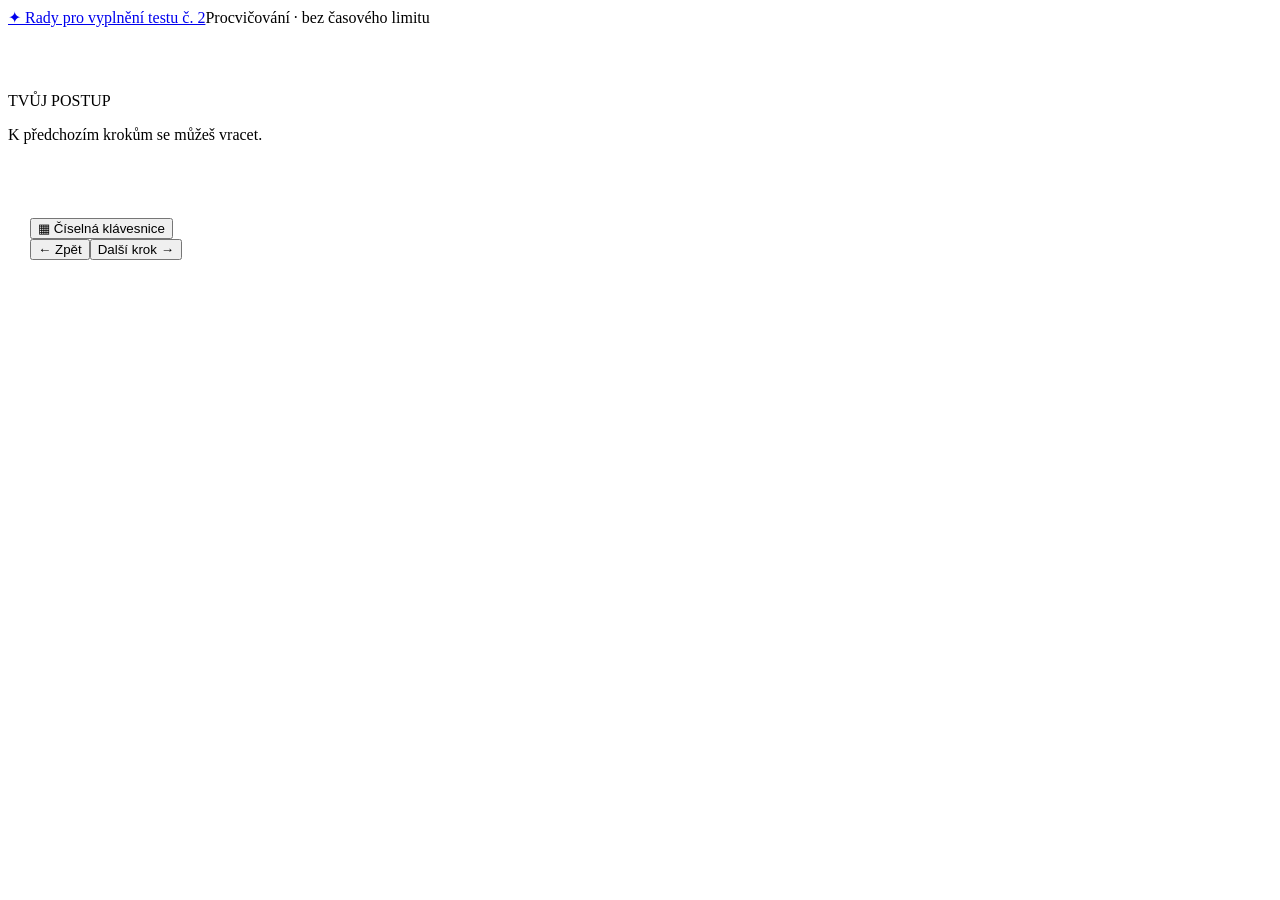
==== rady/index.html @ 29327b45 "Přidat rady pro vyplnění testu" ====
<!doctype html>
<html lang="cs"><head><meta charset="utf-8"><meta name="viewport" content="width=device-width,initial-scale=1"><title>Rady pro vyplnění testu číslo 2</title><meta name="description" content="Vyzkoušej si ovládání matematického testu krok za krokem."><link rel="stylesheet" href="rady.css?v=2.1"><link rel="stylesheet" href="../v4.css?v=2.1"><link rel="stylesheet" href="../v5.css?v=2.1"><link rel="stylesheet" href="../v6.css?v=2.1"><link rel="stylesheet" href="../v7.css?v=2.1"><link rel="stylesheet" href="../test2.css?v=2.1"><link rel="stylesheet" href="../v2.css?v=2.1"></head><body class="tutorial">
<header class="masthead"><a class="brand" href="index.html" aria-label="Rady od začátku"><span class="brand-mark" aria-hidden="true">✦</span> Rady pro vyplnění testu č. 2</a><span class="practice">Procvičování · bez časového limitu</span></header>
<div class="layout"><aside aria-label="Kroky návodu"><span class="rail-title">TVŮJ POSTUP</span><ol id="steps"></ol><p class="rail-note">K předchozím krokům se můžeš vracet.</p></aside><div class="workspace"><main id="content" tabindex="-1"></main><footer><div class="tools"><button id="pad-toggle" class="tool" aria-pressed="false" aria-controls="keypad" title="Otevřít číselnou klávesnici">▦ <span>Číselná klávesnice</span></button></div><div class="navigation"><button id="back" class="secondary">← Zpět</button><button id="next" class="primary">Další krok →</button></div></footer></div></div>
<div id="announcement" class="sr-only" role="status" aria-live="polite"></div>

<section id="keypad" class="floating keypad" aria-label="Číselná klávesnice" hidden><div class="floating-head"><button class="drag-handle" id="pad-handle" aria-label="Přesunout klávesnici, lze také šipkami na klávesnici">✥ Číselná klávesnice</button><button id="pad-close" aria-label="Zavřít klávesnici">×</button></div><p id="pad-target">Vyber odpovědní pole.</p><div id="keys"></div><p class="pad-help"><span class="fraction-icon" aria-hidden="true"><span></span><i></i><span></span></span> Stejné tlačítko přepíná mezi zlomkem a běžným číslem. „Vymazat vše“ smaže celou odpověď.</p></section>
<script src="../scoring.js?v=2.1"></script><script src="../interactions.js?v=2.1"></script><script src="rady.js?v=2.1"></script><script src="../numeric-input.js?v=2.1"></script><script src="../keypad.js?v=2.1"></script><script src="../typography.js?v=2.1"></script></body></html>
---- v4.css ----
.name-entry{margin:20px 0}.name-entry label{display:block;font-weight:bold}.name-entry input{width:min(100%,340px);padding:11px 14px;border:2px solid #9cc6e2;border-radius:10px;margin-top:6px;background:#fff}.name-entry small{display:block;color:#637084;font-size:13px;margin-top:5px}
.pad-help{font-size:12px;line-height:1.4;margin:2px 13px 12px;color:#40516c}.pad-help .fraction-icon{width:17px;height:24px}.pad-help .fraction-icon span{width:11px;height:7px}#keys button[data-key=clear]{font-size:12px;grid-column:span 2;height:34px}#keys button[data-key=ok]{grid-column:span 2}
.track-snail.unplaced:not(.dragging) .snail-arrow{visibility:hidden}
.snail-track{position:relative;width:100%;max-width:850px;margin:12px auto;aspect-ratio:560/340;user-select:none}.snail-track>svg{display:block;width:100%;height:100%;overflow:visible}.landing{fill:#eef8ff;stroke:#9ac4df;stroke-width:1;stroke-dasharray:3 3}.landing.T{fill:#fff5ec;stroke:#e3b48f}.landing.candidate{fill:#b4e1ff;stroke:#14639b;stroke-width:3;stroke-dasharray:none}.landing.T.candidate{fill:#ffd6b4;stroke:#b35d25}.landing-control{position:absolute;transform:translate(-50%,-50%);width:7.14%;height:20%;padding:0;border:0;border-radius:10px;background:transparent}.landing-control:hover,.landing-control:focus-visible{background:#70b8e433}.landing-control.T:hover,.landing-control.T:focus-visible{background:#e79b5033}.track-snail{position:absolute;transform:translate(-50%,-50%);width:9%;height:20%;border:0;border-radius:10px;padding:0;background:transparent;cursor:grab;touch-action:none;z-index:3}.track-snail img{width:100%;height:100%;object-fit:contain;pointer-events:none}.snail-letter{position:absolute;right:0;top:0;font-size:12px;font-weight:bold;background:white;border:1px solid #a9bfd0;border-radius:50%;width:18px;height:18px;display:grid;place-items:center}.track-snail.dragging{cursor:grabbing;z-index:4;filter:drop-shadow(0 3px 4px #2346)}.snail-arrow{position:absolute;width:40%;height:47%;left:30%;stroke:#287bb3;stroke-width:2.5;fill:none;pointer-events:none}.S .snail-arrow{top:100%}.T .snail-arrow{bottom:100%;stroke:#b6602f}.track-snail:disabled{opacity:1}.landing-control:disabled{opacity:1}
.snail-help{display:flex;align-items:center;gap:12px;border:2px solid #94c7e7;border-radius:14px;background:#f0f9ff;color:#205477;padding:8px 18px;font-weight:bold;margin:20px 0}.snail-help img{width:75px;height:58px;object-fit:contain}.lesson-dialog{max-width:850px;width:calc(100% - 30px);max-height:90vh;overflow:auto}.lesson-close{float:right}.lesson-content{clear:both;line-height:1.55}.lesson-content h2{font-size:25px;color:#185a86}.lesson-content svg{max-width:100%;height:auto}.lesson-panels{display:grid;grid-template-columns:repeat(3,1fr);gap:12px}.lesson-card{border-radius:15px;padding:15px;background:#eef8ff;border:1px solid #c4e0f3;text-align:center}.lesson-card h3{font-size:17px;margin:5px 0}.lesson-card p{font-size:15px}.big-number{font-size:46px;letter-spacing:.12em;font-weight:bold;text-align:center}.hundreds{color:#9c4714;background:#ffdeb2;border-radius:8px;padding:2px 8px}.number-stones{display:flex;gap:8px;flex-wrap:wrap;margin:14px 0}.number-stones span{padding:10px;border:2px solid #d1d9e4;border-radius:14px;font-weight:bold;background:#fff}.number-stones .even{background:#ddf2e6;border-color:#82b89a;color:#1c5d38}.lesson-answer{padding:14px;background:#e7f4eb;border-radius:12px;color:#215739}.pairs{font-size:27px;letter-spacing:5px}.certificate{display:none}
@media(max-width:650px){.lesson-panels{grid-template-columns:1fr}.lesson-card svg{max-height:140px}.snail-letter{font-size:10px;width:15px;height:15px}.snail-track{min-width:290px}.snail-help{font-size:14px}}
@media print{
 @page{size:A4 portrait;margin:14mm}
 html,body{background:white!important;margin:0!important;padding:0!important;font-family:Arial,sans-serif;color:#233148}
 body>*:not(#certificate){display:none!important}
 #certificate{display:block!important;box-sizing:border-box;width:100%;height:265mm;max-height:265mm;padding:13mm 12mm;border:2px solid #287bb3;border-radius:0;overflow:visible;background:white;break-inside:avoid;print-color-adjust:exact;-webkit-print-color-adjust:exact;text-align:center}
 .cert-top{font-size:13pt;color:#287bb3;letter-spacing:2px;text-transform:uppercase}.cert-title{font-size:38pt;color:#185a86;margin:8mm 0 2mm;font-weight:bold}.cert-subtitle{font-size:18pt;margin:0 0 5mm}.cert-snail{width:44mm;height:35mm;object-fit:contain;margin:2mm auto}.cert-name{font-size:23pt;line-height:1.2;overflow-wrap:anywhere;max-width:150mm;margin:4mm auto 2mm;min-height:12mm}.cert-name.blank{border-bottom:1px dashed #7794ad;width:125mm}.cert-label{font-size:11pt;color:#607489}.cert-stats{display:flex;justify-content:center;gap:13mm;margin:7mm 0;padding:5mm 0;border-top:1px solid #b8d6ea;border-bottom:1px solid #b8d6ea}.cert-stats strong{display:block;font-size:25pt;color:#185a86}.cert-stats span{font-size:11pt}.cert-grade{font-size:20pt;font-weight:bold;margin:5mm 0}.cert-message{font-size:12pt;line-height:1.5;max-width:140mm;margin:4mm auto}.cert-bottom{margin-top:8mm;font-size:11pt;color:#526c82}.cert-stars{font-size:22pt;color:#cb9226;letter-spacing:10px;margin-top:6mm}
}

@media screen {
body.certificate-preview{padding:24px;background:#eaf3fa}.certificate-preview>*:not(#certificate):not(#certificate-tools){display:none!important}#certificate-tools{max-width:182mm;margin:0 auto 20px}#certificate-tools button{margin:0 10px 10px 0}
 .certificate-preview #certificate{display:block!important;box-sizing:border-box;width:182mm;max-width:100%;height:auto;min-height:265mm;padding:13mm 12mm;border:2px solid #287bb3;border-radius:0;overflow:visible;background:white;break-inside:avoid;text-align:center}
 .cert-top{font-size:13pt;color:#287bb3;letter-spacing:2px;text-transform:uppercase}.cert-title{font-size:38pt;color:#185a86;margin:8mm 0 2mm;font-weight:bold}.cert-subtitle{font-size:18pt;margin:0 0 5mm}.cert-snail{width:44mm;height:35mm;object-fit:contain;margin:2mm auto}.cert-name{font-size:23pt;line-height:1.2;overflow-wrap:anywhere;max-width:150mm;margin:4mm auto 2mm;min-height:12mm}.cert-name.blank{border-bottom:1px dashed #7794ad;width:125mm}.cert-label{font-size:11pt;color:#607489}.cert-stats{display:flex;justify-content:center;gap:13mm;margin:7mm 0;padding:5mm 0;border-top:1px solid #b8d6ea;border-bottom:1px solid #b8d6ea}.cert-stats strong{display:block;font-size:25pt;color:#185a86}.cert-stats span{font-size:11pt}.cert-grade{font-size:20pt;font-weight:bold;margin:5mm 0}.cert-message{font-size:12pt;line-height:1.5;max-width:140mm;margin:4mm auto}.cert-bottom{margin-top:8mm;font-size:11pt;color:#526c82}.cert-stars{font-size:22pt;color:#cb9226;letter-spacing:10px;margin-top:6mm}
.certificate-preview #certificate{margin:auto;box-shadow:0 8px 35px #1c507b1a}.cert-name{overflow-wrap:anywhere}
}
---- v5.css ----
/* Version 5: use available space without clipping content or shrinking controls. */
@media screen {
 body{padding-bottom:16px}.masthead{min-height:64px}.layout{gap:20px}main,#question{min-height:0;padding:26px 32px;line-height:1.5}footer{padding:14px 22px;gap:12px}
 aside{padding-top:20px}.task-heading{margin:9px 0 14px}.test-note{margin:10px 0 0}
 .intro{padding:24px 22px}.start-card{padding:26px 36px;max-width:1100px}.start-card h1{font-size:34px;margin:0 0 5px}.intro-year{margin:0;color:#58677b;font-size:17px}.test-badge{width:94px;height:94px;border-width:5px}.test-badge strong{font-size:46px}.intro-content{grid-template-columns:minmax(0,1fr) 190px;gap:30px;margin-top:15px}.intro-label{font-size:15px;margin:0 0 6px}.publication-title{font-size:18px;font-weight:bold;line-height:1.45;margin:0 0 20px;color:#385674}.start-card .lead{font-size:17px;line-height:1.5;margin:0 0 16px}.name-entry{margin:16px 0}.name-entry label{font-size:16px}.name-entry input{padding:10px 12px}.start-actions{margin:20px 0 8px;gap:12px}.source{margin-top:20px;padding-top:12px;font-size:12px;line-height:1.55;color:#637084}.source p{margin:0}.intro-friend{padding-top:12px}
 .tutorial #content{padding:22px 30px}.tutorial h1{font-size:30px;margin:8px 0 12px}.tutorial .lead{font-size:17px;margin:10px 0;line-height:1.5}.tutorial .exercise{padding:16px 20px;margin-top:14px}.tutorial .hint{margin:14px 0 0;padding:10px 14px}.tutorial .check{margin-top:8px}.tutorial .feedback{margin:8px 0 0;min-height:24px}.tutorial .choice-group{grid-template-columns:repeat(2,minmax(0,1fr));max-width:none;gap:10px;margin:0 0 6px}.tutorial .choice-group legend{padding-bottom:12px}.tutorial .choice{min-height:48px;padding:10px 14px}.tutorial .answer-wrap{margin:12px 0}.tutorial .welcome{margin:14px 0}.tutorial .welcome img{max-width:210px}.tutorial .welcome-list li{padding:5px 0}.tutorial .summary-list{line-height:1.7}.tutorial .finish-mark{width:48px;height:48px;margin:10px 0;font-size:26px}
 .tutorial #content[data-step="4"] .exercise{max-width:540px}.tutorial #content[data-step="4"] .hint{font-size:15px;line-height:1.5}.tutorial #content[data-step="4"] .inline-key{padding:1px 6px}.tutorial #content[data-step="4"] .lead{max-width:720px}
 .tutorial #content[data-step="5"] .snail-track{max-width:455px;margin:0 auto}.tutorial .snail-exercise>p:first-child{margin:0}.tutorial .drag-status{margin:0;font-size:13px}.tutorial #content[data-step="5"] .exercise{padding:12px 18px}.tutorial #content[data-step="5"] .lead{margin:8px 0}.tutorial #content[data-step="5"] .subtle{line-height:1.4;margin:10px 0 0}.tutorial #content[data-step="5"] .check{margin-top:5px}
 #question[data-page="8"] .snail-track{max-width:560px;margin:0 auto}#question[data-page="8"] p{margin:10px 0}#question[data-page="8"] .subtle{line-height:1.4}
 .lesson-dialog{padding:20px 24px;max-height:calc(100dvh - 32px)}.lesson-close{position:sticky;top:0;z-index:2;background:#fff}.lesson-content{line-height:1.45}.lesson-content h2{margin:8px 0 12px}.lesson-content p{margin:10px 0}.lesson-answer{padding:12px}.lesson-panels .lesson-card{padding:12px}
 .juice-steps{display:grid;grid-template-columns:repeat(3,minmax(0,1fr));gap:16px;margin:18px 0}.juice-step{position:relative;background:#fff8e9;border:1px solid #edd19e;border-radius:14px;padding:12px;text-align:center}.juice-step:not(:last-child)::after{content:'→';position:absolute;right:-16px;top:48%;color:#866328;font-size:22px;z-index:1}.juice-step h3{font-size:17px;line-height:1.4;min-height:48px;margin:0 0 8px}.juice-equation{display:flex;align-items:center;justify-content:center;gap:4px;min-height:174px}.juice-jug{width:84px;flex:0 1 84px;min-width:0;height:160px!important}.juice-sign{font-size:24px;color:#936725}.juice-step p{font-size:15px}.juice-step .frac{font-size:21px}
}
@media screen and (min-width:1000px){
 #question[data-page="8"]{padding-top:22px;padding-bottom:18px}#question[data-page="8"] p{margin:6px 0}
 .test-page aside{padding-top:16px;padding-bottom:12px}.test-page #steps{gap:4px;margin:12px 0}.test-page .rail-note{margin-bottom:0}
 .angle-layout{display:grid;grid-template-columns:220px minmax(0,1fr);gap:22px;align-items:center}.angle-table{margin:8px 0}.angle-layout .angles{margin:10px auto}.angle-layout p{font-size:15px}
 .nets.options{grid-template-columns:repeat(2,minmax(0,1fr));max-width:670px;gap:10px}.nets .choice{padding:8px 12px}.nets img{max-height:145px;object-fit:contain}
 .snail-task-layout{display:grid;grid-template-columns:minmax(0,1.4fr) minmax(270px,1fr);align-items:center;gap:20px}.snail-task-layout>div{min-width:0}.snail-task-layout>div:last-child p{font-size:16px}.snail-task-layout>div:last-child p+p{margin-top:20px!important}
 .tutorial #content[data-step="4"] .exercise{display:grid;grid-template-columns:1fr 1fr;align-items:center;gap:8px 16px;max-width:600px}
 .tutorial #content[data-step="4"] .exercise h2{margin:0}.tutorial #content[data-step="4"] .exercise .answer-wrap{margin:0}.tutorial #content[data-step="4"] .exercise>p:not(.feedback){grid-column:1/-1;margin:2px 0}.tutorial #content[data-step="4"] .check{justify-self:start}.tutorial #content[data-step="4"] .feedback{font-size:14px}
 .tutorial #content[data-step="5"] .snail-exercise{display:grid;grid-template-columns:230px minmax(0,1fr);gap:8px 16px;align-items:center}
 .tutorial #content[data-step="5"] .snail-track{grid-column:2;grid-row:1/5;max-width:560px!important}.tutorial #content[data-step="5"] .snail-exercise>p:first-child{grid-column:1}.tutorial #content[data-step="5"] .drag-status{grid-column:1}.tutorial #content[data-step="5"] .check{grid-column:1;justify-self:start}.tutorial #content[data-step="5"] .feedback{grid-column:1;align-self:start}
}
@media screen and (min-width:1100px) and (max-height:780px){
 .masthead{min-height:56px}.tutorial #content{padding:18px 26px}.tutorial h1{font-size:28px}.tutorial .exercise{margin-top:10px}.tutorial .hint{margin-top:10px}.tutorial #content[data-step="5"] .snail-track{max-width:415px}.tutorial #content[data-step="5"] .feedback{margin-top:4px;min-height:22px}footer{padding:12px 20px}
}
@media screen and (max-width:800px){
 .intro{padding:16px 12px}.start-card{padding:22px}.start-card h1{font-size:28px}.intro-content{grid-template-columns:1fr}.intro-friend{display:none}.test-badge{width:80px;height:80px}.test-badge strong{font-size:38px}.start-actions{gap:12px}.start-actions a{flex:1;text-align:center}.masthead{min-height:64px}main,#question,.tutorial #content{padding:22px 18px}.tutorial h1{font-size:27px}.tutorial .choice-group{grid-template-columns:1fr}.tutorial .exercise{padding:14px}.tutorial #content[data-step="5"] .snail-track{min-width:0}.juice-steps{grid-template-columns:1fr}.juice-step h3{min-height:0}.juice-step:not(:last-child)::after{content:'↓';right:48%;top:auto;bottom:-21px}.juice-equation{min-height:155px}.lesson-dialog{padding:16px}.source{font-size:12px}.tutorial .welcome{grid-template-columns:1fr}.tutorial .welcome img{max-width:150px}
}
@media screen and (min-width:1000px) and (max-height:780px){.tutorial #content[data-step="5"] .snail-track{max-width:500px!important}}
---- v6.css ----
/* Comfortable reading and large targets take priority over avoiding scrolling. */
@media screen{
 .intro{padding:28px}.start-card{max-width:1240px;min-height:min(800px,calc(100vh - 56px));padding:42px 52px;display:flex;flex-direction:column;justify-content:space-between;gap:26px;line-height:1.7}.start-card h1{font-size:34px;line-height:1.3;margin:0}.intro-content{grid-template-columns:minmax(0,1fr) 240px;gap:50px;margin:0}.intro-label,.publication-title,.start-card .lead,.name-entry label{font-size:18px;line-height:1.7}.intro-label{margin:0 0 10px}.publication-title{margin:0 0 26px}.start-card .lead{margin:0 0 26px}.name-entry{margin:24px 0}.name-entry input{padding:14px 16px;width:min(100%,400px)}.name-entry small{font-size:14px;margin-top:9px}.start-actions{margin:28px 0 8px;gap:18px}.source{margin-top:8px;padding-top:18px;line-height:1.65}.test-badge{width:108px;height:108px}.test-badge strong{font-size:52px}
 .tutorial .choice-group{grid-template-columns:1fr;max-width:620px;gap:10px}.tutorial .choice{min-height:52px}.tutorial #content[data-step="5"] .snail-exercise{display:block;padding:24px}.tutorial #content[data-step="5"] .snail-track,#question[data-page="8"] .snail-track{max-width:950px!important;min-width:0;margin:20px auto}.tutorial #content[data-step="5"] .lead{font-size:18px;max-width:900px;line-height:1.6}.tutorial #content[data-step="5"] .snail-exercise>p:first-child{font-size:18px;line-height:1.8}.tutorial #content[data-step="5"] .drag-status{font-size:15px;margin:14px 0}.tutorial #content[data-step="5"] .check{margin-top:12px}.tutorial #content[data-step="5"] .feedback{margin:14px 0;min-height:24px}
 .snail-track{aspect-ratio:650/340}.landing-control{width:6.15385%}.track-snail{width:7.69231%;overflow:visible}.track-snail img{transform:scale(1.5)}.snail-letter{right:-3px;top:-3px;font-size:15px;width:22px;height:22px}.snail-arrow{z-index:-1}
 .snail-task-layout{display:flex;flex-direction:column;align-items:stretch;gap:14px}.snail-instructions{order:0}.snail-task-board{order:1;min-width:0}#question[data-page="8"] .snail-instructions p{font-size:18px;line-height:1.7;margin:18px 0!important}#question[data-page="8"] .snail-task-board p{font-size:15px;margin:14px 0}#question[data-page="8"]{padding:30px 34px}.snail-task-layout>div:last-child p+p{margin-top:14px!important}
 .journey-card{padding:18px 20px;margin:20px 0;border:1px solid #a6cee6;border-radius:16px;background:#f2f9ff}.journey-card.orange{border-color:#e7bb98;background:#fff7ed}.journey-card h3{font-size:20px;color:#185a86;margin:0 0 10px}.journey-card.orange h3{color:#98501e}.journey-card .journey-svg{display:block;width:100%;max-width:760px;margin:8px auto}.journey-card p{font-size:17px;line-height:1.6}.journey-card .lesson-answer{margin-bottom:0}.journey-card.orange .lesson-answer{background:#ffead2;color:#81431b}
}
@media screen and (min-width:1200px){.test-page:has(#question[data-page="8"]) .layout{max-width:1640px;grid-template-columns:150px minmax(0,1fr)}.snail-task-layout{display:grid;grid-template-columns:270px minmax(0,1fr);gap:24px;align-items:start}.snail-instructions{grid-column:1}.snail-task-board{grid-column:2}}
@media screen and (max-width:800px){.intro{padding:16px}.start-card{padding:26px;min-height:0;gap:24px}.start-card h1{font-size:27px}.test-badge{width:82px;height:82px}.test-badge strong{font-size:40px}.intro-content{grid-template-columns:1fr}.intro-label,.publication-title,.start-card .lead,.name-entry label{font-size:17px}.start-actions{gap:14px}.start-actions a{flex-basis:100%}.tutorial #content[data-step="5"] .snail-exercise{padding:14px}.snail-letter{font-size:11px;width:17px;height:17px}#question[data-page="8"]{padding:24px 18px}.journey-card{padding:14px 10px}.journey-card p{font-size:16px}.journey-card h3{font-size:18px}}
---- v7.css ----
@media screen {
  .start-card h1 .grade-subtitle {display:block;font-size:23px;line-height:1.4;margin-top:8px;font-weight:600;letter-spacing:0}
  .start-card .publication-title {font-size:22px;line-height:1.55}
}
@media screen and (max-width:800px) {
  .start-card h1 .grade-subtitle {font-size:20px}
  .start-card .publication-title {font-size:20px}
}
---- test2.css ----
/* Test 2: new interactions, with the established appearance of test 1. */
.options,.tutorial .choice-group{display:flex!important;flex-direction:column!important;gap:12px;max-width:700px}
.bubble{display:grid;place-items:center;flex:0 0 38px;width:38px;height:38px;border:2px solid #647b90;border-radius:50%;font-size:20px;font-weight:bold}
.choice{min-height:58px}.multi-options{border:0;padding:0;margin:18px 0}.multi-choice .bubble{border-radius:7px}
.original-figure{display:block;height:auto;max-width:100%;margin:20px auto}
.original-figure.bags{width:387px}.original-figure.buildings{width:253px}.original-figure.footprints{width:565px}
.original-figure.scales{width:263px}.original-figure.shapes{width:373px}.original-figure.charts{width:771px}
.math-question{font-size:24px}.task-rules{padding-left:25px}.task-rules li{margin:9px 0}
.table-scroll{max-width:100%;overflow-x:auto;margin:18px 0}
.game-table,.shape-table,.animal-table{border-collapse:collapse;width:100%;max-width:760px;margin:auto}
.game-table th,.game-table td,.shape-table th,.shape-table td,.animal-table th,.animal-table td{border:1px solid #aabac9;padding:12px;text-align:center}
.game-table thead,.shape-table thead,.animal-table thead{background:#edf6fc}
.shape-table th:first-child{text-align:left;font-weight:normal;width:40%}
.matrix-choice{display:flex;align-items:center;justify-content:center;gap:4px;cursor:pointer;padding:6px;border:2px solid transparent;border-radius:9px}
.matrix-choice input{width:18px;height:18px;accent-color:#287bb3}.matrix-choice:has(input:checked){background:#e6f3fc;border-color:#287bb3}
.select-pair{display:flex;gap:18px;align-items:center;flex-wrap:wrap;margin:20px 0}
.select-answer{display:flex;gap:10px;flex-direction:column}
.select-answer select{font:inherit;min-height:56px;padding:12px 38px 12px 14px;border:2px solid #82b7d9;border-radius:9px;color:#233148;background:white;max-width:100%}
.select-answer select:disabled{opacity:1;color:#233148}
.animal-table{min-width:530px}.animal-table th{font-weight:normal}
.animal-table th[scope=row]{display:table-cell;vertical-align:middle;text-align:left;white-space:nowrap;border:1px solid #aabac9}
.animal-table th[scope=row] img{width:74px;height:86px;object-fit:contain;vertical-align:middle;margin-right:8px}
.animal-table .answer-wrap{margin:0;gap:4px;justify-content:center;flex-direction:column}
.animal-table .answer-wrap>span:first-child{position:absolute;width:1px;height:1px;overflow:hidden;clip:rect(0,0,0,0)}
.animal-table .answer-box{min-width:104px;width:112px;padding:5px}
.animal-table .answer-box input{width:88px;max-width:100%}
.card-board{max-width:740px;margin:22px 0}.tile-pool{display:grid;grid-template-columns:repeat(4,88px);gap:14px;justify-content:start;padding:12px;border:2px solid #d7e7f2;background:#f2f8fc;border-radius:12px;min-height:120px;width:max-content;max-width:100%}
.tile-card,.tile-placeholder{display:grid;place-items:center;width:88px;height:84px;border:2px solid #6798b9;background:white;border-radius:9px;font-size:32px;font-weight:bold;color:#233148}
.tile-card{cursor:grab;touch-action:none}.tile-placeholder{border-style:dotted;color:#91a5b8;background:transparent}
.tile-card.selected,.tile-drop.selected{box-shadow:0 0 0 4px #f0bd5a;border-color:#b37513}
.tile-rows{display:grid;gap:22px;margin:24px 0}.tile-row{display:flex;align-items:center;gap:16px;font-size:22px;font-weight:bold;flex-wrap:wrap}
.tile-drop{display:flex;flex-direction:column;justify-content:center;align-items:center;min-width:96px;min-height:88px;border:3px dashed #82b7d9;border-radius:10px;background:#f2f9fd;color:#879db0;font-size:32px;font-weight:bold;touch-action:none}
.tile-drop.filled{border-style:solid;color:#233148;background:white;cursor:grab}.tile-drop:disabled{opacity:1;cursor:default}
.drag-over{background:#e0f1df!important;border-color:#5b9e76!important}
.tile-return{font-size:14px}.tile-ghost{position:fixed;z-index:60;pointer-events:none;width:84px;height:84px;display:grid;place-items:center;background:#fff;border:3px solid #287bb3;border-radius:9px;font-size:32px;font-weight:bold;box-shadow:0 8px 24px #23314840}
.drawing-board{display:flex;gap:14px;align-items:flex-start;max-width:640px;overflow-x:auto;margin:16px 0}
.drawing-area{flex:0 1 480px;min-width:290px}.drawing-grid{width:100%;height:auto;display:block;touch-action:none;user-select:none;border-radius:10px;background:#fff}
.drawing-tools{display:flex;flex-direction:column;gap:10px;flex:0 0 92px;padding-top:25px}
.draw-tool{display:flex;flex-direction:column;align-items:center;justify-content:center;gap:5px;border:2px solid #b4cad9;border-radius:10px;background:#f8fbfd;min-height:76px;width:88px;color:#35516a;font-size:14px;font-weight:bold;padding:8px}
.draw-tool svg{width:27px;height:27px}.draw-tool[aria-pressed=true]{background:#e5f3fc;border-color:#287bb3;box-shadow:0 0 0 3px #cce6f7}
.drawing-help{max-width:630px}.drawing-grid:focus-visible{outline-offset:-4px}
.part-status{display:block;font-size:13px;font-weight:bold;line-height:1.35;margin-top:5px}
.part-correct .part-status{color:#226342}.part-incorrect .part-status{color:#a04427}
.answer-correct{border-color:#79b391!important;background:#edf8f0!important}.answer-incorrect{border-color:#d7a091!important;background:#fff3ee!important}
.answer-missing{border-color:#d7b469!important;background:#fff9e9!important}
.multi-choice{flex-wrap:wrap}.multi-choice>span:nth-of-type(2){flex:1;min-width:100px}.multi-choice .part-status{flex:0 0 100%;padding-left:53px}
.review-summary{margin:10px 0 18px}.part-correct .answer-box{border-color:#79b391}.part-incorrect .answer-box{border-color:#d7a091}
.review-step-correct .circle{background:#e8f4ee!important;border-color:#acd5be!important;color:#226342!important}
.review-step-incorrect .circle{background:#fff0ea!important;border-color:#e5b3a3!important;color:#a04427!important}
.review-step-partial .circle{background:#fff7e3!important;border-color:#dfc681!important;color:#8f6820!important}
.teaching-step{border:1px solid #d9e8f3;background:#f8fbfd;border-radius:12px;padding:14px 18px;margin:16px 0}
.teaching-step h3{margin:0 0 8px;font-size:20px;color:#245879}.teaching-step p{margin:8px 0}
.teaching-svg{display:block;max-width:100%;width:580px;height:auto;margin:15px auto}
.balance-lesson{display:grid;grid-template-columns:263px minmax(0,1fr);gap:24px;align-items:center}.balance-lesson .teaching-step{margin:10px 0}
.solution-grid{max-width:480px;margin:auto}.solution-grid .drawing-board{margin:0}.solution-grid .ink-layer line{stroke:#29845b}
.fish-results{display:flex;justify-content:center;gap:18px;flex-wrap:wrap}.fish-result{display:flex;flex-direction:column;align-items:center;padding:16px;width:160px;border-radius:12px;border:2px solid #b9d4e5;gap:8px}
.fish-result img{width:65px;height:65px;object-fit:contain}.fish-result strong{font-size:30px}.fish-result.blue{background:#edf7fd}.fish-result.red{background:#fff0ed;border-color:#e9b4aa}.fish-result.yellow{background:#fff8df;border-color:#e1ce8b}
.tutorial #content[data-step] .exercise{display:block;max-width:none}
.tutorial .choice-group legend{font-size:20px;font-weight:bold;margin-bottom:12px}
.animal-options{border:0;padding:0;margin:10px 0;display:flex;gap:12px;flex-wrap:wrap}
.animal-choice{position:relative;display:flex;align-items:center;flex-direction:column;justify-content:center;gap:6px;border:2px solid #89b3d0;border-radius:9px;background:white;width:112px;min-height:122px;cursor:pointer;padding:10px}
.animal-choice img{max-width:84px;height:58px;object-fit:contain}.animal-choice span{font-size:15px}.animal-choice input{accent-color:#287bb3}
.animal-choice:has(input:checked){border-color:#287bb3;background:#e5f3fc;box-shadow:0 0 0 2px #bedef3}
.turtle-help img{object-fit:contain}
@media screen and (max-width:800px){
 .intro-friend{display:block!important;text-align:center;padding:0}.intro-friend img{max-width:230px}
 .balance-lesson{grid-template-columns:1fr}.tile-pool{grid-template-columns:repeat(4,minmax(44px,1fr));width:100%;gap:7px;padding:8px;min-height:90px}
 .tile-card,.tile-placeholder{width:100%;height:70px;font-size:28px}.tile-row{font-size:19px;gap:10px}.tile-drop{min-width:82px;min-height:80px}
 .shape-table{min-width:450px}.shape-table th,.shape-table td{padding:8px}.matrix-choice{gap:3px;padding:3px}
 .shape-table .bubble{width:32px;height:32px;flex-basis:32px}.game-table th,.game-table td{padding:9px}
 .select-pair{gap:12px}.animal-options{gap:9px}.animal-choice{width:100px;min-height:116px}
}
@media print{.part-status,.drawing-tools,.drawing-help,.tile-return,.card-board .subtle{display:none!important}}
@media screen and (max-width:600px){
 .drawing-board{display:block;overflow-x:visible}.drawing-area{min-width:0;width:100%}
 .drawing-tools{flex-direction:row;padding-top:10px;gap:7px;flex-basis:auto;flex-wrap:wrap}
 .draw-tool{width:76px;min-height:74px}.drawing-tools span{font-size:13px}
 .masthead{flex-wrap:wrap;padding:12px 0;gap:8px}.test-page .masthead .practice{margin-left:auto}
}
---- v2.css ----
/* Verze 2: výsledek, nácvik ovládání a tisk práce do portfolia. */
.result-numbers{gap:24px;text-align:center}
.result-numbers strong{display:block;font-size:43px;line-height:1.15;color:#287bb3;white-space:nowrap}
.result-numbers span{display:block;font-size:14px;margin-top:5px;color:#55687a}
.result-time{text-align:right;margin:6px 0 0}
.simple-card-board .tile-pool{grid-template-columns:repeat(3,88px);background:transparent;border:0;padding:0;min-height:84px}
.simple-card-board .tile-card,.simple-card-board .tile-placeholder{height:88px;border-radius:2px}
.practice-tile-targets{display:grid;grid-template-columns:repeat(3,88px);gap:14px}
.practice-tile-targets .tile-row>span{display:none}
.practice-tile-targets .tile-drop{min-width:88px;min-height:88px;width:88px;border-radius:2px;background:white}
.practice-demo{display:grid;grid-template-columns:minmax(0,1fr) minmax(210px,300px);gap:28px;align-items:center}
.practice-coach{display:flex;align-items:center;gap:12px;max-width:580px;margin:14px 0}
.practice-coach img{width:94px;flex-shrink:0}
.practice-coach p{border:2px solid #e6a222;border-radius:12px;padding:14px 16px;background:white;color:#245879;font-size:16px;line-height:1.5}
.practice-demo .practice-coach{display:block}.practice-demo .practice-coach img{display:block;margin:0 auto}
.practice-demo .card-board{margin:0}.practice-demo .card-board .subtle{font-size:14px}
.practice-demo select{max-width:100%}
body.portfolio-preview{padding:24px;background:#eaf3fa}
.portfolio-preview>*:not(#portfolio):not(#portfolio-tools){display:none!important}
#portfolio-tools{max-width:210mm;margin:0 auto 20px}
#portfolio-tools button{margin:0 10px 10px 0}
.portfolio{display:none}
.portfolio-preview .portfolio{display:block;background:white;color:#233148;max-width:210mm;margin:auto;padding:14mm;box-shadow:0 8px 35px #1c507b1a;font-size:14px;line-height:1.45}
.portfolio-header{border-bottom:2px solid #287bb3;padding-bottom:14px;margin-bottom:18px}
.portfolio h1{font-size:25px;margin:10px 0}.portfolio h2{font-size:19px;line-height:1.3;margin:0}
.portfolio-task{border-bottom:1px solid #cedbe5;padding:15px 0 21px;break-inside:avoid;page-break-inside:avoid}
.portfolio-task-head{display:flex;align-items:flex-start;justify-content:space-between;gap:15px;margin-bottom:12px}
.portfolio-question p{margin:9px 0}.portfolio .original-figure{max-height:95mm;margin:12px auto}
.portfolio .options{gap:6px;margin:12px 0}.portfolio .choice{padding:8px 10px;min-height:0;flex-wrap:wrap;gap:8px;border:1px solid #b8c6d1;cursor:default}
.portfolio .choice>span:nth-child(3){flex:1;min-width:80px}
.portfolio .bubble{width:25px;height:25px;flex-basis:25px;font-size:15px}
.portfolio .multi-choice>.bubble{flex:0 0 25px;min-width:25px}
.portfolio .multi-choice>span:nth-of-type(3){flex:1;min-width:80px}
.portfolio-choice-mark{font-size:18px;line-height:1;min-width:18px}
.portfolio-selected{border:2px solid #287bb3!important;background:#eff7fc}
.portfolio-mark{font-size:12px;line-height:1.25;font-weight:bold;display:block;white-space:normal}
.portfolio .choice>.portfolio-mark{flex-basis:100%;padding-left:43px}
.portfolio-mark.correct{color:#226342}.portfolio-mark.incorrect{color:#a04428}.portfolio-mark.missing{color:#5c6470}
.portfolio .answer-wrap{gap:8px;margin:12px 0}.portfolio .answer-box{min-width:72px;padding:6px 10px}
.portfolio-number{font-weight:bold;font-size:20px;min-width:45px;text-align:center;display:block}
.portfolio .fraction-editor{display:grid;grid-template-columns:1fr;min-width:60px;text-align:center}
.portfolio .fraction-editor .portfolio-number:first-child{border-bottom:2px solid #233148}
.portfolio .select-answer{gap:5px}.portfolio-dropdown{padding:6px 10px;border:1px solid #91abc0;border-radius:5px;display:inline-block;font-weight:bold}
.portfolio .table-scroll{overflow:visible}
.portfolio .shape-table{min-width:0;table-layout:fixed}
.portfolio .shape-table th:first-child{width:30%}
.portfolio .shape-table th,.portfolio .shape-table td,.portfolio .animal-table th,.portfolio .animal-table td,.portfolio .game-table th,.portfolio .game-table td{padding:6px;font-size:12px}
.portfolio .matrix-choice{padding:2px;gap:3px;cursor:default}
.portfolio .shape-table .bubble{width:21px;height:21px;flex-basis:21px;font-size:13px}
.portfolio .animal-table th img{width:45px;height:45px}
.portfolio .animal-table .answer-box{width:70px;min-width:60px}
.portfolio .animal-table .answer-wrap{flex-direction:column;align-items:center;gap:3px}
.portfolio .tile-rows{gap:12px;margin:14px 0}
.portfolio .tile-row{font-size:18px;gap:10px}
.portfolio .tile-drop{min-width:85px;min-height:65px;font-size:25px}
.portfolio .tile-drop .portfolio-mark{margin:5px 4px;font-size:11px}
.portfolio .drawing-board{max-width:110mm;margin:12px auto}
.portfolio .drawing-area{min-width:0}.portfolio-grid-note{font-size:12px;color:#355c77}
.portfolio-source{font-size:10px;color:#5f6c78;margin-top:18px}
@media screen and (max-width:900px){
 .practice-demo{grid-template-columns:1fr}.practice-demo .practice-coach{display:flex}
 .result-numbers strong{font-size:36px}
}
@media screen and (max-width:600px){
 .simple-card-board .tile-pool,.practice-tile-targets{grid-template-columns:repeat(3,minmax(52px,80px));gap:10px;width:100%}
 .practice-tile-targets .tile-drop{width:100%;min-width:52px;min-height:80px}
 .simple-card-board .tile-card,.simple-card-board .tile-placeholder{height:80px}
 .practice-coach img{width:70px}.practice-coach p{font-size:15px;padding:12px}
 .result-numbers{gap:20px}.result-numbers strong{font-size:34px}
 .portfolio-preview .portfolio{padding:20px 14px}
 .portfolio-task-head{flex-direction:column;gap:7px}
 .portfolio .table-scroll{overflow:auto}
}
@media print{
 @page{size:A4 portrait;margin:14mm}
 body.portfolio-preview{padding:0!important;background:white!important}
 body.portfolio-preview>*:not(#portfolio){display:none!important}
 body.portfolio-preview>#portfolio{display:block!important;max-width:none;width:auto;margin:0;padding:0;box-shadow:none;min-height:0;overflow:visible;font-size:11pt;line-height:1.35}
 body.portfolio-preview>#certificate{display:none!important}
 .portfolio h1{font-size:19pt}.portfolio h2{font-size:14pt}
 .portfolio-task-head{break-after:avoid}.portfolio .choice,.portfolio tr,.portfolio .answer-wrap{break-inside:avoid}
 .portfolio .status{font-size:9pt;white-space:normal}
 .portfolio .original-figure{max-height:82mm}.portfolio .drawing-board{max-width:95mm}
 .portfolio .table-scroll{overflow:visible}
 .portfolio .portfolio-mark{display:block!important}
 .portfolio .bubble{border-width:1px}.portfolio-selected{border-color:#233148!important}
 .portfolio *{print-color-adjust:exact;-webkit-print-color-adjust:exact}
}
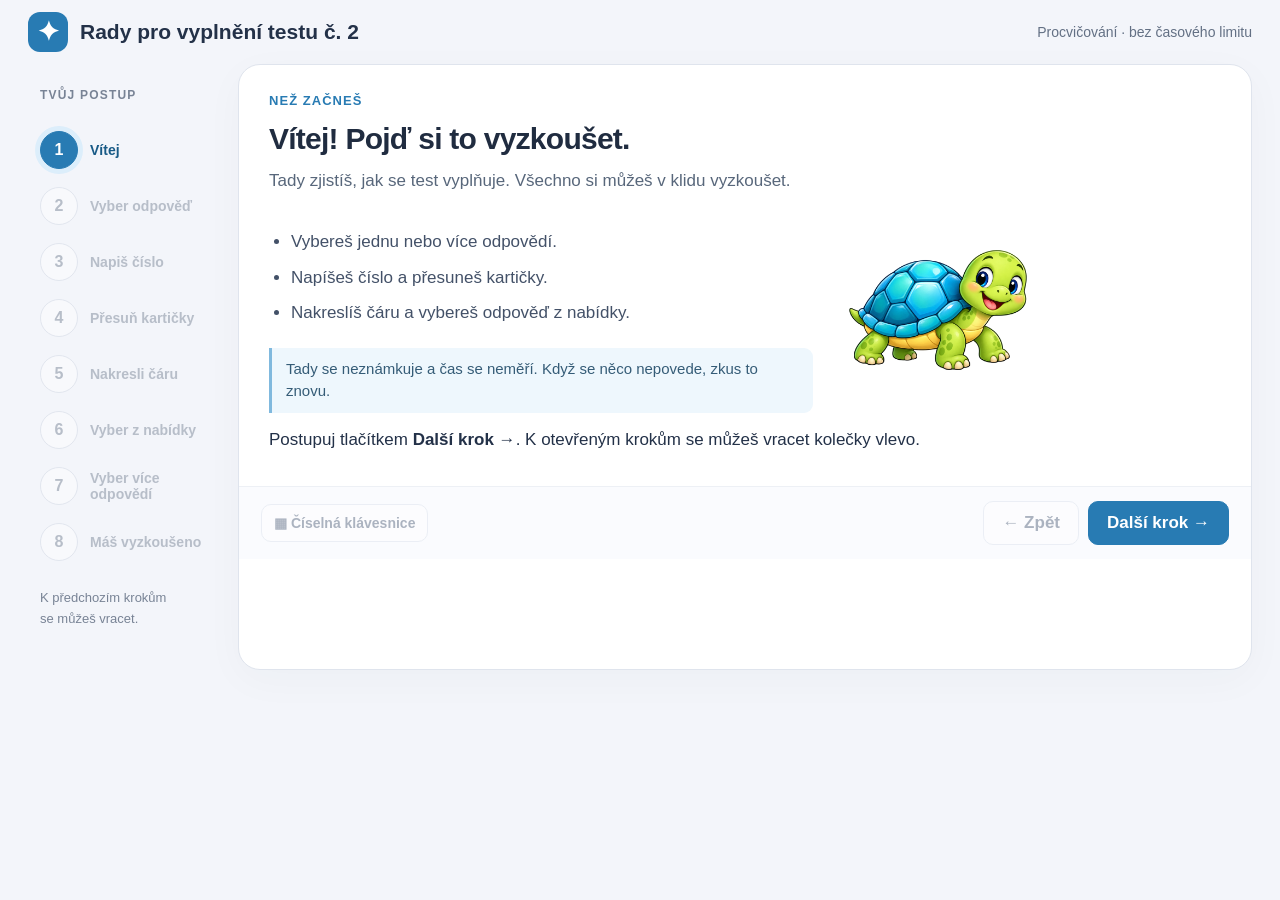
==== commit 7fff0874: "Dokončit interaktivní trénink testu 2" ====
--- a/rady/index.html
+++ b/rady/index.html
@@ -1,8 +1,8 @@
-<!doctype html>
-<html lang="cs"><head><meta charset="utf-8"><meta name="viewport" content="width=device-width,initial-scale=1"><title>Rady pro vyplnění testu číslo 2</title><meta name="description" content="Vyzkoušej si ovládání matematického testu krok za krokem."><link rel="stylesheet" href="rady.css?v=2.1"><link rel="stylesheet" href="../v4.css?v=2.1"><link rel="stylesheet" href="../v5.css?v=2.1"><link rel="stylesheet" href="../v6.css?v=2.1"><link rel="stylesheet" href="../v7.css?v=2.1"><link rel="stylesheet" href="../test2.css?v=2.1"><link rel="stylesheet" href="../v2.css?v=2.1"></head><body class="tutorial">
-<header class="masthead"><a class="brand" href="index.html" aria-label="Rady od začátku"><span class="brand-mark" aria-hidden="true">✦</span> Rady pro vyplnění testu č. 2</a><span class="practice">Procvičování · bez časového limitu</span></header>
-<div class="layout"><aside aria-label="Kroky návodu"><span class="rail-title">TVŮJ POSTUP</span><ol id="steps"></ol><p class="rail-note">K předchozím krokům se můžeš vracet.</p></aside><div class="workspace"><main id="content" tabindex="-1"></main><footer><div class="tools"><button id="pad-toggle" class="tool" aria-pressed="false" aria-controls="keypad" title="Otevřít číselnou klávesnici">▦ <span>Číselná klávesnice</span></button></div><div class="navigation"><button id="back" class="secondary">← Zpět</button><button id="next" class="primary">Další krok →</button></div></footer></div></div>
-<div id="announcement" class="sr-only" role="status" aria-live="polite"></div>
-
-<section id="keypad" class="floating keypad" aria-label="Číselná klávesnice" hidden><div class="floating-head"><button class="drag-handle" id="pad-handle" aria-label="Přesunout klávesnici, lze také šipkami na klávesnici">✥ Číselná klávesnice</button><button id="pad-close" aria-label="Zavřít klávesnici">×</button></div><p id="pad-target">Vyber odpovědní pole.</p><div id="keys"></div><p class="pad-help"><span class="fraction-icon" aria-hidden="true"><span></span><i></i><span></span></span> Stejné tlačítko přepíná mezi zlomkem a běžným číslem. „Vymazat vše“ smaže celou odpověď.</p></section>
-<script src="../scoring.js?v=2.1"></script><script src="../interactions.js?v=2.1"></script><script src="rady.js?v=2.1"></script><script src="../numeric-input.js?v=2.1"></script><script src="../keypad.js?v=2.1"></script><script src="../typography.js?v=2.1"></script></body></html>
+<!doctype html>
+<html lang="cs"><head><meta charset="utf-8"><meta name="viewport" content="width=device-width,initial-scale=1"><title>Rady pro vyplnění testu číslo 2</title><meta name="description" content="Vyzkoušej si ovládání matematického testu krok za krokem."><link rel="stylesheet" href="rady.css?v=2.1"><link rel="stylesheet" href="../v4.css?v=2.1"><link rel="stylesheet" href="../v5.css?v=2.1"><link rel="stylesheet" href="../v6.css?v=2.1"><link rel="stylesheet" href="../v7.css?v=2.1"><link rel="stylesheet" href="../test2.css?v=2.1"><link rel="stylesheet" href="../v2.css?v=2.1"></head><body class="tutorial">
+<header class="masthead"><a class="brand" href="index.html" aria-label="Rady od začátku"><span class="brand-mark" aria-hidden="true">✦</span> Rady pro vyplnění testu č. 2</a><span class="practice">Procvičování · bez časového limitu</span></header>
+<div class="layout"><aside aria-label="Kroky návodu"><span class="rail-title">TVŮJ POSTUP</span><ol id="steps"></ol><p class="rail-note">K předchozím krokům se můžeš vracet.</p></aside><div class="workspace"><main id="content" tabindex="-1"></main><footer><div class="tools"><button id="pad-toggle" class="tool" aria-pressed="false" aria-controls="keypad" title="Otevřít číselnou klávesnici">▦ <span>Číselná klávesnice</span></button></div><div class="navigation"><button id="back" class="secondary">← Zpět</button><button id="next" class="primary">Další krok →</button></div></footer></div></div>
+<div id="announcement" class="sr-only" role="status" aria-live="polite"></div>
+
+<section id="keypad" class="floating keypad" aria-label="Číselná klávesnice" hidden><div class="floating-head"><button class="drag-handle" id="pad-handle" aria-label="Přesunout klávesnici, lze také šipkami na klávesnici">✥ Číselná klávesnice</button><button id="pad-close" aria-label="Zavřít klávesnici">×</button></div><p id="pad-target">Vyber odpovědní pole.</p><div id="keys"></div><p class="pad-help"><span class="fraction-icon" aria-hidden="true"><span></span><i></i><span></span></span> Stejné tlačítko přepíná mezi zlomkem a běžným číslem. „Vymazat vše“ smaže celou odpověď.</p></section>
+<script src="../scoring.js?v=2.1"></script><script src="../interactions.js?v=2.1"></script><script src="rady.js?v=2.1"></script><script src="../numeric-input.js?v=2.1"></script><script src="../keypad.js?v=2.1"></script><script src="../typography.js?v=2.1"></script></body></html>
--- a/rady/rady.css
+++ b/rady/rady.css
@@ -0,0 +1,14 @@
+:root{font-family:Arial,sans-serif;color:#233148;background:#f3f5fa;font-size:17px;--blue:#287bb3;--blue-dark:#185a86;--orange:#dd7b20;--unit:clamp(24px,3.1vw,42px)}*{box-sizing:border-box}body{margin:0;padding:0 28px 24px}button,input{font:inherit}button{cursor:pointer}button:disabled{cursor:not-allowed;opacity:.42}button:focus-visible,a:focus-visible,input:focus-visible,[tabindex]:focus-visible{outline:3px solid #e79523;outline-offset:4px}button{transition:background .15s,box-shadow .15s}button:hover:not(:disabled){filter:brightness(.96)}[hidden]{display:none!important}.masthead{max-width:1280px;margin:auto;min-height:92px;display:flex;align-items:center;justify-content:space-between;gap:16px}.brand{font-weight:750;color:#233148;text-decoration:none;font-size:21px;display:flex;gap:12px;align-items:center}.brand-mark{background:var(--blue);color:#fff;width:40px;height:40px;border-radius:12px;display:grid;place-items:center;font-size:27px}.practice{color:#637084;font-size:14px}.layout{max-width:1280px;margin:auto;display:grid;grid-template-columns:190px minmax(0,1fr);gap:24px}.rail-title{font-size:12px;letter-spacing:.1em;color:#788395;font-weight:bold}aside{padding:28px 12px}#steps{list-style:none;padding:0;margin:24px 0;display:grid;gap:12px}#steps button{display:flex;align-items:center;gap:12px;border:0;background:transparent;color:#667386;text-align:left;width:100%;padding:3px 0;font-size:14px;font-weight:bold}.circle{display:grid;place-items:center;flex-shrink:0;width:38px;height:38px;border:1px solid #cbd2df;background:#fff;border-radius:50%;font-size:16px}#steps button[aria-current=step]{color:var(--blue-dark)}#steps button[aria-current=step] .circle{background:var(--blue);border-color:var(--blue);color:white;box-shadow:0 0 0 5px #dceefb}.done .circle{background:#e8f4ee;border-color:#acd5be;color:#226342}.rail-note{font-size:13px;line-height:1.6;color:#788395;max-width:135px}.workspace{background:white;border:1px solid #dfe4ed;border-radius:22px;min-width:0;box-shadow:0 10px 40px #24324b08;overflow:hidden}main{min-height:570px;padding:44px 48px 36px;line-height:1.6}main:focus{outline:none}.eyebrow{color:var(--blue);font-size:13px;font-weight:bold;letter-spacing:.08em;text-transform:uppercase}h1{font-size:clamp(28px,3vw,37px);line-height:1.18;letter-spacing:-.025em;margin:12px 0 18px;color:#202c40}h2{font-size:21px;margin:8px 0 12px}p{margin:12px 0}.lead{font-size:19px;color:#58677b;max-width:670px}.welcome{display:grid;grid-template-columns:1.4fr 1fr;align-items:center;gap:20px;margin:24px 0}.welcome img{width:100%;max-width:290px;object-fit:contain}.welcome-list{padding-left:22px;color:#435168}.welcome-list li{padding:8px 0}.hint{background:#eef7fd;border-left:3px solid #80b9de;padding:14px 18px;border-radius:0 9px 9px 0;color:#355c77;font-size:15px;margin:22px 0}.exercise{border:1px solid #dce2eb;background:#fcfdff;border-radius:14px;padding:24px;margin-top:22px}.row{display:flex;gap:16px;align-items:center;flex-wrap:wrap}.clock{background:#25344c;color:white;padding:7px 14px;border-radius:8px;font:700 26px ui-monospace,monospace}.subtle{font-size:14px;color:#718096}.measure{width:calc(4 * var(--unit));height:20px;border-bottom:3px solid #287bb3;position:relative;margin:32px 0 16px 20px}.measure:before,.measure:after{content:'';position:absolute;bottom:-7px;height:12px;width:2px;background:#287bb3}.measure:before{left:0}.measure:after{right:0}.choice-group{display:grid;gap:12px;max-width:550px;border:0;padding:0;margin:18px 0}.choice-group legend{font-size:20px;font-weight:bold;padding-bottom:14px}.choice{cursor:pointer;border:2px solid #dce2eb;border-radius:10px;display:flex;gap:14px;align-items:center;padding:12px 16px;background:#fff}.choice:has(input:checked){border-color:var(--blue);background:#e6f3fc}.choice input{accent-color:var(--blue);width:20px;height:20px}.letter{font-weight:bold;color:var(--blue)}.primary,.secondary,.tool,.check{border-radius:10px;padding:11px 18px;border:1px solid #d7deea;background:#fff;color:#40516c;font-weight:bold}.primary,.check{background:var(--blue);border-color:var(--blue);color:white}.check{margin-top:16px}.secondary{background:white}.tool{font-size:14px;padding:10px 12px}.tool[aria-pressed=true]{background:#e4f2fc;border-color:#83b6d7;color:var(--blue-dark)}footer{border-top:1px solid #edf0f5;padding:20px 24px;display:flex;justify-content:space-between;gap:20px;background:#fafbfe;flex-wrap:wrap}.tools,.navigation{display:flex;gap:9px;align-items:center}.feedback{min-height:30px;margin:14px 0 0;font-weight:bold;font-size:15px;color:#3e7656}.feedback.error{color:#9b5618}.answer-wrap{display:flex;gap:15px;align-items:center;flex-wrap:wrap;margin:20px 0}.answer-box{min-width:150px;min-height:66px;border:2px solid #82b7d9;border-radius:10px;background:white;display:inline-flex;align-items:center;justify-content:center;padding:6px 12px}.answer-box:focus-within{border-color:var(--blue);box-shadow:0 0 0 3px #e4f2fc}.answer-box input{border:0;background:transparent;text-align:center;width:118px;font-size:26px;color:#24324b;outline:none;padding:5px}.answer-box input:focus{background:#edf7fe;border-radius:4px}.fraction{display:inline-flex;flex-direction:column;align-items:center;vertical-align:middle;font-size:23px;line-height:1.1;text-align:center;margin:0 5px}.fraction>span:first-child{border-bottom:2px solid currentColor;min-width:24px;padding:0 5px 4px}.fraction>span:last-child{padding-top:4px}.fraction-editor{display:flex;flex-direction:column}.fraction-editor input{height:37px;width:84px;font-size:23px;border-radius:0}.fraction-editor input:first-child{border-bottom:2px solid #27354b}.floating{position:fixed;z-index:20;border:1px solid #9abfd8;border-radius:13px;box-shadow:0 15px 40px #23314830;background:white}.floating-head{display:flex;justify-content:space-between;background:#e7f3fc;border-radius:13px 13px 0 0}.floating-head button{border:0;background:transparent;color:#245879;padding:10px;font-weight:bold;font-size:14px}.drag-handle{flex:1;text-align:left;cursor:move;touch-action:none}.floating-head>button:last-child{font-size:22px;padding:3px 13px}.keypad{width:270px;right:28px;top:220px}#pad-target{font-size:13px;margin:10px 15px;color:#657286}#keys{display:grid;grid-template-columns:repeat(4,1fr);gap:7px;padding:0 12px 12px}#keys button{border:1px solid #d4d9e4;background:#fafbfe;border-radius:8px;height:49px;font-size:24px;font-weight:bold;color:#2a3650}#keys button[data-key=ok]{grid-column:span 2;background:var(--blue);color:white;border-color:var(--blue)}#keys button[data-key=fraction]{font-size:20px}.ruler{width:calc(var(--unit) * 10.47619);left:36%;top:270px;background:#fffcf0eb;border-color:#d5b870}.ruler .floating-head{background:#fbefcc}.ruler .floating-head button{color:#685024}#ruler-body{transform-origin:center;touch-action:none;background:#fff3cde0;border:1px solid #d5b870;border-radius:4px}#ruler-scale{width:100%;display:block;overflow:visible}.ruler-controls{display:flex;align-items:center;gap:8px;padding:9px;background:#fffdf5;border-radius:0 0 13px 13px;font-size:12px}.ruler-controls label{display:flex;align-items:center;gap:6px;flex:1}.ruler-controls input{min-width:40px;width:100%;accent-color:#aa761c}.ruler-controls button{border:0;background:transparent;font-size:22px}.snail-exercise{margin-top:15px}.snail-line{position:relative;height:260px;max-width:670px;touch-action:pan-y}.track{position:absolute;left:4%;width:92%;top:108px;height:50px;overflow:visible}.drop-point{cursor:pointer}.drop-point .hit{fill:transparent}.drop-point:hover .hit,.drop-point:focus .hit{fill:#e4f2fc;stroke:#5e9fc9;stroke-width:2}.snail{position:absolute;width:96px;height:82px;border:2px solid transparent;border-radius:12px;background:transparent;touch-action:none;padding:0;cursor:grab;z-index:2;transform:translateX(-50%)}.snail img{height:64px;width:96px;object-fit:contain;pointer-events:none;display:block}.snail span{position:absolute;right:-3px;top:0;background:#fff;border:1px solid #c9cfda;border-radius:50%;width:25px;height:25px;display:grid;place-items:center;font-weight:bold;color:#25344c;font-size:14px}.snail.selected{border-color:#66a3cb;background:#eaf6ff66}.snail.dragging{cursor:grabbing;z-index:25;box-shadow:0 6px 25px #23314820}.snail[data-snail=S]{top:12px}.snail[data-snail=T]{top:173px}.star{color:#d89522}.drag-status{font-size:14px;color:#657286;min-height:22px}.finish-mark{display:grid;place-items:center;width:68px;height:68px;background:#e2f2fc;color:var(--blue);border-radius:50%;font-size:32px;margin:14px 0 22px}.summary-list{padding-left:23px;line-height:2}.sr-only{position:absolute;width:1px;height:1px;padding:0;margin:-1px;overflow:hidden;clip:rect(0,0,0,0);white-space:nowrap;border:0}@media(max-width:800px){body{padding:0 12px 16px}.masthead{min-height:80px}.practice{display:none}.layout{grid-template-columns:60px minmax(0,1fr);gap:8px}aside{padding:22px 5px}.rail-title,.rail-note,.step-name{display:none}#steps{margin:0;gap:17px}#steps button{justify-content:center}.circle{width:35px;height:35px}main{padding:26px 22px;min-height:540px}.welcome{grid-template-columns:1fr}.welcome img{max-width:180px;margin:auto}.welcome-list{font-size:16px}.lead{font-size:17px}footer{padding:14px;gap:12px}.tool span{display:none}.tool{font-size:23px;padding:7px 13px}.primary,.secondary{padding:10px 12px;font-size:15px}.exercise{padding:16px}.ruler{left:90px;top:220px}.keypad{right:10px;top:185px;width:246px}.snail{width:75px}.snail img{width:75px}.snail-line{height:270px}.brand{font-size:17px}.brand-mark{width:33px;height:33px}}@media(prefers-reduced-motion:reduce){*{transition:none!important}} 
+
+/* Pravítko je přímo nástroj, bez vnějšího panelu. */
+.ruler{background:#fff0b8e8;border:1px solid #c2a251;border-radius:5px;box-shadow:0 4px 12px #23314824;transform-origin:center;touch-action:none;user-select:none}
+#ruler-scale{cursor:move;touch-action:none}
+.ruler>button{position:absolute;bottom:3px;border:0;background:#ead492;color:#584823;border-radius:4px;width:27px;height:25px;line-height:1;font-size:22px;padding:0;touch-action:none}
+#ruler-rotate{left:6px;cursor:grab}#ruler-close{right:6px}
+.fraction-icon{display:inline-flex;flex-direction:column;align-items:center;justify-content:center;width:25px;height:34px;gap:3px;vertical-align:middle;color:inherit}
+.fraction-icon>span{display:block;width:12px;height:10px;border:1.5px solid currentColor;border-radius:1px;background:#edf0f8}
+.fraction-icon>i{display:block;width:23px;height:2px;min-height:2px;background:currentColor}
+.inline-key{display:inline-flex;align-items:center;justify-content:center;padding:4px 8px;border:1px solid #b8bfd0;border-radius:7px;background:#fafbfe;vertical-align:middle;margin:2px 5px;color:#2a3650}
+#keys button[data-key=fraction]{display:flex;align-items:center;justify-content:center}
+
+.tutorial-link{text-decoration:none;display:inline-block}
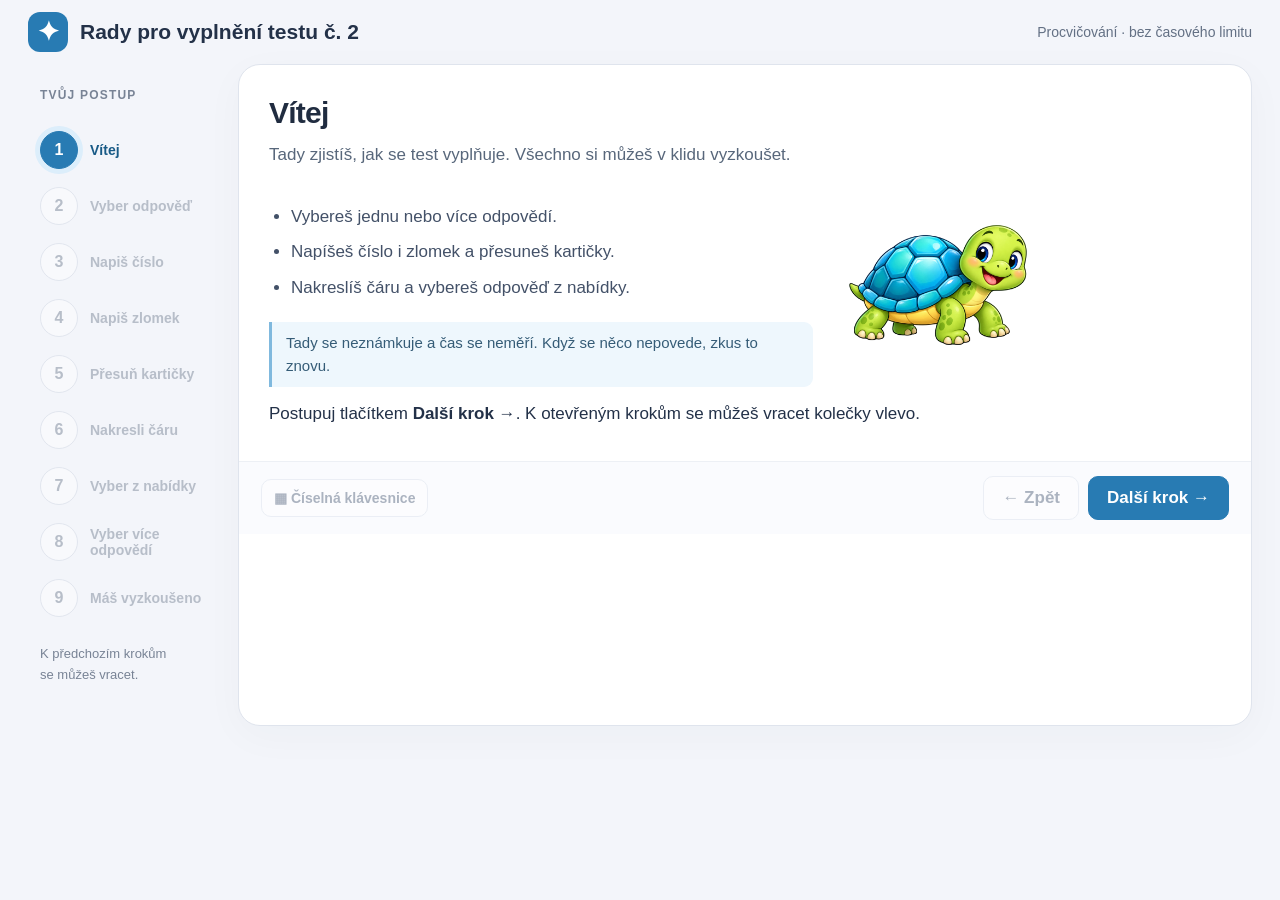
==== commit f710aafc: "Doplnit společný trénink testu 2 podle verze 14 Devět kroků tréninku se želvičkou, zlomky, třemi kar" ====
--- a/rady/index.html
+++ b/rady/index.html
@@ -1,8 +1,8 @@
 <!doctype html>
-<html lang="cs"><head><meta charset="utf-8"><meta name="viewport" content="width=device-width,initial-scale=1"><title>Rady pro vyplnění testu číslo 2</title><meta name="description" content="Vyzkoušej si ovládání matematického testu krok za krokem."><link rel="stylesheet" href="rady.css?v=2.1"><link rel="stylesheet" href="../v4.css?v=2.1"><link rel="stylesheet" href="../v5.css?v=2.1"><link rel="stylesheet" href="../v6.css?v=2.1"><link rel="stylesheet" href="../v7.css?v=2.1"><link rel="stylesheet" href="../test2.css?v=2.1"><link rel="stylesheet" href="../v2.css?v=2.1"></head><body class="tutorial">
+<html lang="cs"><head><meta charset="utf-8"><meta name="viewport" content="width=device-width,initial-scale=1"><title>Rady pro vyplnění testu číslo 2</title><meta name="description" content="Vyzkoušej si ovládání matematického testu krok za krokem."><link rel="stylesheet" href="rady.css?v=4"><link rel="stylesheet" href="../v4.css?v=4"><link rel="stylesheet" href="../v5.css?v=4"><link rel="stylesheet" href="../v6.css?v=4"><link rel="stylesheet" href="../v7.css?v=4"><link rel="stylesheet" href="../training-test2.css?v=4"><link rel="stylesheet" href="../training-v2.css?v=4"><link rel="stylesheet" href="../portfolio.css?v=4"><link rel="stylesheet" href="../v8.css?v=4"></head><body class="tutorial">
 <header class="masthead"><a class="brand" href="index.html" aria-label="Rady od začátku"><span class="brand-mark" aria-hidden="true">✦</span> Rady pro vyplnění testu č. 2</a><span class="practice">Procvičování · bez časového limitu</span></header>
 <div class="layout"><aside aria-label="Kroky návodu"><span class="rail-title">TVŮJ POSTUP</span><ol id="steps"></ol><p class="rail-note">K předchozím krokům se můžeš vracet.</p></aside><div class="workspace"><main id="content" tabindex="-1"></main><footer><div class="tools"><button id="pad-toggle" class="tool" aria-pressed="false" aria-controls="keypad" title="Otevřít číselnou klávesnici">▦ <span>Číselná klávesnice</span></button></div><div class="navigation"><button id="back" class="secondary">← Zpět</button><button id="next" class="primary">Další krok →</button></div></footer></div></div>
 <div id="announcement" class="sr-only" role="status" aria-live="polite"></div>
 
 <section id="keypad" class="floating keypad" aria-label="Číselná klávesnice" hidden><div class="floating-head"><button class="drag-handle" id="pad-handle" aria-label="Přesunout klávesnici, lze také šipkami na klávesnici">✥ Číselná klávesnice</button><button id="pad-close" aria-label="Zavřít klávesnici">×</button></div><p id="pad-target">Vyber odpovědní pole.</p><div id="keys"></div><p class="pad-help"><span class="fraction-icon" aria-hidden="true"><span></span><i></i><span></span></span> Stejné tlačítko přepíná mezi zlomkem a běžným číslem. „Vymazat vše“ smaže celou odpověď.</p></section>
-<script src="../scoring.js?v=2.1"></script><script src="../interactions.js?v=2.1"></script><script src="rady.js?v=2.1"></script><script src="../numeric-input.js?v=2.1"></script><script src="../keypad.js?v=2.1"></script><script src="../typography.js?v=2.1"></script></body></html>
+<script src="../scoring.js?v=4"></script><script src="../interactions.js?v=4"></script><script src="../practice-animals.js?v=4"></script><script src="rady.js?v=4"></script><script src="../numeric-input.js?v=4"></script><script src="../keypad.js?v=4"></script><script src="../typography.js?v=4"></script><script src="scroll-cue.js?v=4"></script></body></html>
--- a/v4.css
+++ b/v4.css
@@ -1,9 +1,7 @@
 .name-entry{margin:20px 0}.name-entry label{display:block;font-weight:bold}.name-entry input{width:min(100%,340px);padding:11px 14px;border:2px solid #9cc6e2;border-radius:10px;margin-top:6px;background:#fff}.name-entry small{display:block;color:#637084;font-size:13px;margin-top:5px}
 .pad-help{font-size:12px;line-height:1.4;margin:2px 13px 12px;color:#40516c}.pad-help .fraction-icon{width:17px;height:24px}.pad-help .fraction-icon span{width:11px;height:7px}#keys button[data-key=clear]{font-size:12px;grid-column:span 2;height:34px}#keys button[data-key=ok]{grid-column:span 2}
-.track-snail.unplaced:not(.dragging) .snail-arrow{visibility:hidden}
-.snail-track{position:relative;width:100%;max-width:850px;margin:12px auto;aspect-ratio:560/340;user-select:none}.snail-track>svg{display:block;width:100%;height:100%;overflow:visible}.landing{fill:#eef8ff;stroke:#9ac4df;stroke-width:1;stroke-dasharray:3 3}.landing.T{fill:#fff5ec;stroke:#e3b48f}.landing.candidate{fill:#b4e1ff;stroke:#14639b;stroke-width:3;stroke-dasharray:none}.landing.T.candidate{fill:#ffd6b4;stroke:#b35d25}.landing-control{position:absolute;transform:translate(-50%,-50%);width:7.14%;height:20%;padding:0;border:0;border-radius:10px;background:transparent}.landing-control:hover,.landing-control:focus-visible{background:#70b8e433}.landing-control.T:hover,.landing-control.T:focus-visible{background:#e79b5033}.track-snail{position:absolute;transform:translate(-50%,-50%);width:9%;height:20%;border:0;border-radius:10px;padding:0;background:transparent;cursor:grab;touch-action:none;z-index:3}.track-snail img{width:100%;height:100%;object-fit:contain;pointer-events:none}.snail-letter{position:absolute;right:0;top:0;font-size:12px;font-weight:bold;background:white;border:1px solid #a9bfd0;border-radius:50%;width:18px;height:18px;display:grid;place-items:center}.track-snail.dragging{cursor:grabbing;z-index:4;filter:drop-shadow(0 3px 4px #2346)}.snail-arrow{position:absolute;width:40%;height:47%;left:30%;stroke:#287bb3;stroke-width:2.5;fill:none;pointer-events:none}.S .snail-arrow{top:100%}.T .snail-arrow{bottom:100%;stroke:#b6602f}.track-snail:disabled{opacity:1}.landing-control:disabled{opacity:1}
 .snail-help{display:flex;align-items:center;gap:12px;border:2px solid #94c7e7;border-radius:14px;background:#f0f9ff;color:#205477;padding:8px 18px;font-weight:bold;margin:20px 0}.snail-help img{width:75px;height:58px;object-fit:contain}.lesson-dialog{max-width:850px;width:calc(100% - 30px);max-height:90vh;overflow:auto}.lesson-close{float:right}.lesson-content{clear:both;line-height:1.55}.lesson-content h2{font-size:25px;color:#185a86}.lesson-content svg{max-width:100%;height:auto}.lesson-panels{display:grid;grid-template-columns:repeat(3,1fr);gap:12px}.lesson-card{border-radius:15px;padding:15px;background:#eef8ff;border:1px solid #c4e0f3;text-align:center}.lesson-card h3{font-size:17px;margin:5px 0}.lesson-card p{font-size:15px}.big-number{font-size:46px;letter-spacing:.12em;font-weight:bold;text-align:center}.hundreds{color:#9c4714;background:#ffdeb2;border-radius:8px;padding:2px 8px}.number-stones{display:flex;gap:8px;flex-wrap:wrap;margin:14px 0}.number-stones span{padding:10px;border:2px solid #d1d9e4;border-radius:14px;font-weight:bold;background:#fff}.number-stones .even{background:#ddf2e6;border-color:#82b89a;color:#1c5d38}.lesson-answer{padding:14px;background:#e7f4eb;border-radius:12px;color:#215739}.pairs{font-size:27px;letter-spacing:5px}.certificate{display:none}
-@media(max-width:650px){.lesson-panels{grid-template-columns:1fr}.lesson-card svg{max-height:140px}.snail-letter{font-size:10px;width:15px;height:15px}.snail-track{min-width:290px}.snail-help{font-size:14px}}
+@media(max-width:650px){.lesson-panels{grid-template-columns:1fr}.lesson-card svg{max-height:140px}.snail-help{font-size:14px}}
 @media print{
  @page{size:A4 portrait;margin:14mm}
  html,body{background:white!important;margin:0!important;padding:0!important;font-family:Arial,sans-serif;color:#233148}
--- a/v5.css
+++ b/v5.css
@@ -1,30 +1,24 @@
-/* Version 5: use available space without clipping content or shrinking controls. */
-@media screen {
- body{padding-bottom:16px}.masthead{min-height:64px}.layout{gap:20px}main,#question{min-height:0;padding:26px 32px;line-height:1.5}footer{padding:14px 22px;gap:12px}
- aside{padding-top:20px}.task-heading{margin:9px 0 14px}.test-note{margin:10px 0 0}
- .intro{padding:24px 22px}.start-card{padding:26px 36px;max-width:1100px}.start-card h1{font-size:34px;margin:0 0 5px}.intro-year{margin:0;color:#58677b;font-size:17px}.test-badge{width:94px;height:94px;border-width:5px}.test-badge strong{font-size:46px}.intro-content{grid-template-columns:minmax(0,1fr) 190px;gap:30px;margin-top:15px}.intro-label{font-size:15px;margin:0 0 6px}.publication-title{font-size:18px;font-weight:bold;line-height:1.45;margin:0 0 20px;color:#385674}.start-card .lead{font-size:17px;line-height:1.5;margin:0 0 16px}.name-entry{margin:16px 0}.name-entry label{font-size:16px}.name-entry input{padding:10px 12px}.start-actions{margin:20px 0 8px;gap:12px}.source{margin-top:20px;padding-top:12px;font-size:12px;line-height:1.55;color:#637084}.source p{margin:0}.intro-friend{padding-top:12px}
- .tutorial #content{padding:22px 30px}.tutorial h1{font-size:30px;margin:8px 0 12px}.tutorial .lead{font-size:17px;margin:10px 0;line-height:1.5}.tutorial .exercise{padding:16px 20px;margin-top:14px}.tutorial .hint{margin:14px 0 0;padding:10px 14px}.tutorial .check{margin-top:8px}.tutorial .feedback{margin:8px 0 0;min-height:24px}.tutorial .choice-group{grid-template-columns:repeat(2,minmax(0,1fr));max-width:none;gap:10px;margin:0 0 6px}.tutorial .choice-group legend{padding-bottom:12px}.tutorial .choice{min-height:48px;padding:10px 14px}.tutorial .answer-wrap{margin:12px 0}.tutorial .welcome{margin:14px 0}.tutorial .welcome img{max-width:210px}.tutorial .welcome-list li{padding:5px 0}.tutorial .summary-list{line-height:1.7}.tutorial .finish-mark{width:48px;height:48px;margin:10px 0;font-size:26px}
- .tutorial #content[data-step="4"] .exercise{max-width:540px}.tutorial #content[data-step="4"] .hint{font-size:15px;line-height:1.5}.tutorial #content[data-step="4"] .inline-key{padding:1px 6px}.tutorial #content[data-step="4"] .lead{max-width:720px}
- .tutorial #content[data-step="5"] .snail-track{max-width:455px;margin:0 auto}.tutorial .snail-exercise>p:first-child{margin:0}.tutorial .drag-status{margin:0;font-size:13px}.tutorial #content[data-step="5"] .exercise{padding:12px 18px}.tutorial #content[data-step="5"] .lead{margin:8px 0}.tutorial #content[data-step="5"] .subtle{line-height:1.4;margin:10px 0 0}.tutorial #content[data-step="5"] .check{margin-top:5px}
- #question[data-page="8"] .snail-track{max-width:560px;margin:0 auto}#question[data-page="8"] p{margin:10px 0}#question[data-page="8"] .subtle{line-height:1.4}
- .lesson-dialog{padding:20px 24px;max-height:calc(100dvh - 32px)}.lesson-close{position:sticky;top:0;z-index:2;background:#fff}.lesson-content{line-height:1.45}.lesson-content h2{margin:8px 0 12px}.lesson-content p{margin:10px 0}.lesson-answer{padding:12px}.lesson-panels .lesson-card{padding:12px}
- .juice-steps{display:grid;grid-template-columns:repeat(3,minmax(0,1fr));gap:16px;margin:18px 0}.juice-step{position:relative;background:#fff8e9;border:1px solid #edd19e;border-radius:14px;padding:12px;text-align:center}.juice-step:not(:last-child)::after{content:'→';position:absolute;right:-16px;top:48%;color:#866328;font-size:22px;z-index:1}.juice-step h3{font-size:17px;line-height:1.4;min-height:48px;margin:0 0 8px}.juice-equation{display:flex;align-items:center;justify-content:center;gap:4px;min-height:174px}.juice-jug{width:84px;flex:0 1 84px;min-width:0;height:160px!important}.juice-sign{font-size:24px;color:#936725}.juice-step p{font-size:15px}.juice-step .frac{font-size:21px}
-}
-@media screen and (min-width:1000px){
- #question[data-page="8"]{padding-top:22px;padding-bottom:18px}#question[data-page="8"] p{margin:6px 0}
- .test-page aside{padding-top:16px;padding-bottom:12px}.test-page #steps{gap:4px;margin:12px 0}.test-page .rail-note{margin-bottom:0}
- .angle-layout{display:grid;grid-template-columns:220px minmax(0,1fr);gap:22px;align-items:center}.angle-table{margin:8px 0}.angle-layout .angles{margin:10px auto}.angle-layout p{font-size:15px}
- .nets.options{grid-template-columns:repeat(2,minmax(0,1fr));max-width:670px;gap:10px}.nets .choice{padding:8px 12px}.nets img{max-height:145px;object-fit:contain}
- .snail-task-layout{display:grid;grid-template-columns:minmax(0,1.4fr) minmax(270px,1fr);align-items:center;gap:20px}.snail-task-layout>div{min-width:0}.snail-task-layout>div:last-child p{font-size:16px}.snail-task-layout>div:last-child p+p{margin-top:20px!important}
- .tutorial #content[data-step="4"] .exercise{display:grid;grid-template-columns:1fr 1fr;align-items:center;gap:8px 16px;max-width:600px}
- .tutorial #content[data-step="4"] .exercise h2{margin:0}.tutorial #content[data-step="4"] .exercise .answer-wrap{margin:0}.tutorial #content[data-step="4"] .exercise>p:not(.feedback){grid-column:1/-1;margin:2px 0}.tutorial #content[data-step="4"] .check{justify-self:start}.tutorial #content[data-step="4"] .feedback{font-size:14px}
- .tutorial #content[data-step="5"] .snail-exercise{display:grid;grid-template-columns:230px minmax(0,1fr);gap:8px 16px;align-items:center}
- .tutorial #content[data-step="5"] .snail-track{grid-column:2;grid-row:1/5;max-width:560px!important}.tutorial #content[data-step="5"] .snail-exercise>p:first-child{grid-column:1}.tutorial #content[data-step="5"] .drag-status{grid-column:1}.tutorial #content[data-step="5"] .check{grid-column:1;justify-self:start}.tutorial #content[data-step="5"] .feedback{grid-column:1;align-self:start}
-}
-@media screen and (min-width:1100px) and (max-height:780px){
- .masthead{min-height:56px}.tutorial #content{padding:18px 26px}.tutorial h1{font-size:28px}.tutorial .exercise{margin-top:10px}.tutorial .hint{margin-top:10px}.tutorial #content[data-step="5"] .snail-track{max-width:415px}.tutorial #content[data-step="5"] .feedback{margin-top:4px;min-height:22px}footer{padding:12px 20px}
-}
-@media screen and (max-width:800px){
- .intro{padding:16px 12px}.start-card{padding:22px}.start-card h1{font-size:28px}.intro-content{grid-template-columns:1fr}.intro-friend{display:none}.test-badge{width:80px;height:80px}.test-badge strong{font-size:38px}.start-actions{gap:12px}.start-actions a{flex:1;text-align:center}.masthead{min-height:64px}main,#question,.tutorial #content{padding:22px 18px}.tutorial h1{font-size:27px}.tutorial .choice-group{grid-template-columns:1fr}.tutorial .exercise{padding:14px}.tutorial #content[data-step="5"] .snail-track{min-width:0}.juice-steps{grid-template-columns:1fr}.juice-step h3{min-height:0}.juice-step:not(:last-child)::after{content:'↓';right:48%;top:auto;bottom:-21px}.juice-equation{min-height:155px}.lesson-dialog{padding:16px}.source{font-size:12px}.tutorial .welcome{grid-template-columns:1fr}.tutorial .welcome img{max-width:150px}
-}
-@media screen and (min-width:1000px) and (max-height:780px){.tutorial #content[data-step="5"] .snail-track{max-width:500px!important}}
+/* Version 5: use available space without clipping content or shrinking controls. */
+@media screen {
+ body{padding-bottom:16px}.masthead{min-height:64px}.layout{gap:20px}main,#question{min-height:0;padding:26px 32px;line-height:1.5}footer{padding:14px 22px;gap:12px}
+ aside{padding-top:20px}.task-heading{margin:9px 0 14px}.test-note{margin:10px 0 0}
+ .intro{padding:24px 22px}.start-card{padding:26px 36px;max-width:1100px}.start-card h1{font-size:34px;margin:0 0 5px}.intro-year{margin:0;color:#58677b;font-size:17px}.test-badge{width:94px;height:94px;border-width:5px}.test-badge strong{font-size:46px}.intro-content{grid-template-columns:minmax(0,1fr) 190px;gap:30px;margin-top:15px}.intro-label{font-size:15px;margin:0 0 6px}.publication-title{font-size:18px;font-weight:bold;line-height:1.45;margin:0 0 20px;color:#385674}.start-card .lead{font-size:17px;line-height:1.5;margin:0 0 16px}.name-entry{margin:16px 0}.name-entry label{font-size:16px}.name-entry input{padding:10px 12px}.start-actions{margin:20px 0 8px;gap:12px}.source{margin-top:20px;padding-top:12px;font-size:12px;line-height:1.55;color:#637084}.source p{margin:0}.intro-friend{padding-top:12px}
+ .tutorial #content{padding:22px 30px}.tutorial h1{font-size:30px;margin:8px 0 12px}.tutorial .lead{font-size:17px;margin:10px 0;line-height:1.5}.tutorial .exercise{padding:16px 20px;margin-top:14px}.tutorial .hint{margin:14px 0 0;padding:10px 14px}.tutorial .check{margin-top:8px}.tutorial .feedback{margin:8px 0 0;min-height:24px}.tutorial .choice-group{grid-template-columns:repeat(2,minmax(0,1fr));max-width:none;gap:10px;margin:0 0 6px}.tutorial .choice-group legend{padding-bottom:12px}.tutorial .choice{min-height:48px;padding:10px 14px}.tutorial .answer-wrap{margin:12px 0}.tutorial .welcome{margin:14px 0}.tutorial .welcome img{max-width:210px}.tutorial .welcome-list li{padding:5px 0}.tutorial .summary-list{line-height:1.7}.tutorial .finish-mark{width:48px;height:48px;margin:10px 0;font-size:26px}
+ .tutorial #content[data-step="4"] .exercise{max-width:540px}.tutorial #content[data-step="4"] .hint{font-size:15px;line-height:1.5}.tutorial #content[data-step="4"] .inline-key{padding:1px 6px}.tutorial #content[data-step="4"] .lead{max-width:720px}.tutorial .drag-status{margin:0;font-size:13px}.tutorial #content[data-step="5"] .exercise{padding:12px 18px}.tutorial #content[data-step="5"] .lead{margin:8px 0}.tutorial #content[data-step="5"] .subtle{line-height:1.4;margin:10px 0 0}.tutorial #content[data-step="5"] .check{margin-top:5px}
+ .lesson-dialog{padding:20px 24px;max-height:calc(100dvh - 32px)}.lesson-close{position:sticky;top:0;z-index:2;background:#fff}.lesson-content{line-height:1.45}.lesson-content h2{margin:8px 0 12px}.lesson-content p{margin:10px 0}.lesson-answer{padding:12px}.lesson-panels .lesson-card{padding:12px}
+ .juice-steps{display:grid;grid-template-columns:repeat(3,minmax(0,1fr));gap:16px;margin:18px 0}.juice-step{position:relative;background:#fff8e9;border:1px solid #edd19e;border-radius:14px;padding:12px;text-align:center}.juice-step:not(:last-child)::after{content:'→';position:absolute;right:-16px;top:48%;color:#866328;font-size:22px;z-index:1}.juice-step h3{font-size:17px;line-height:1.4;min-height:48px;margin:0 0 8px}.juice-equation{display:flex;align-items:center;justify-content:center;gap:4px;min-height:174px}.juice-jug{width:84px;flex:0 1 84px;min-width:0;height:160px!important}.juice-sign{font-size:24px;color:#936725}.juice-step p{font-size:15px}.juice-step .frac{font-size:21px}
+}
+@media screen and (min-width:1000px){
+ .test-page aside{padding-top:16px;padding-bottom:12px}.test-page #steps{gap:4px;margin:12px 0}.test-page .rail-note{margin-bottom:0}
+ .angle-layout{display:grid;grid-template-columns:220px minmax(0,1fr);gap:22px;align-items:center}.angle-table{margin:8px 0}.angle-layout .angles{margin:10px auto}.angle-layout p{font-size:15px}
+ .nets.options{grid-template-columns:repeat(2,minmax(0,1fr));max-width:670px;gap:10px}.nets .choice{padding:8px 12px}.nets img{max-height:145px;object-fit:contain}
+ .tutorial #content[data-step="4"] .exercise{display:grid;grid-template-columns:1fr 1fr;align-items:center;gap:8px 16px;max-width:600px}
+ .tutorial #content[data-step="4"] .exercise h2{margin:0}.tutorial #content[data-step="4"] .exercise .answer-wrap{margin:0}.tutorial #content[data-step="4"] .exercise>p:not(.feedback){grid-column:1/-1;margin:2px 0}.tutorial #content[data-step="4"] .check{justify-self:start}.tutorial #content[data-step="4"] .feedback{font-size:14px}.tutorial #content[data-step="5"] .drag-status{grid-column:1}.tutorial #content[data-step="5"] .check{grid-column:1;justify-self:start}.tutorial #content[data-step="5"] .feedback{grid-column:1;align-self:start}
+}
+@media screen and (min-width:1100px) and (max-height:780px){
+ .masthead{min-height:56px}.tutorial #content{padding:18px 26px}.tutorial h1{font-size:28px}.tutorial .exercise{margin-top:10px}.tutorial .hint{margin-top:10px}.tutorial #content[data-step="5"] .feedback{margin-top:4px;min-height:22px}footer{padding:12px 20px}
+}
+@media screen and (max-width:800px){
+ .intro{padding:16px 12px}.start-card{padding:22px}.start-card h1{font-size:28px}.intro-content{grid-template-columns:1fr}.intro-friend{display:none}.test-badge{width:80px;height:80px}.test-badge strong{font-size:38px}.start-actions{gap:12px}.start-actions a{flex:1;text-align:center}.masthead{min-height:64px}main,#question,.tutorial #content{padding:22px 18px}.tutorial h1{font-size:27px}.tutorial .choice-group{grid-template-columns:1fr}.tutorial .exercise{padding:14px}.juice-steps{grid-template-columns:1fr}.juice-step h3{min-height:0}.juice-step:not(:last-child)::after{content:'↓';right:48%;top:auto;bottom:-21px}.juice-equation{min-height:155px}.lesson-dialog{padding:16px}.source{font-size:12px}.tutorial .welcome{grid-template-columns:1fr}.tutorial .welcome img{max-width:150px}
+}
+
--- a/v6.css
+++ b/v6.css
@@ -1,11 +1,9 @@
-/* Comfortable reading and large targets take priority over avoiding scrolling. */
-@media screen{
- .intro{padding:28px}.start-card{max-width:1240px;min-height:min(800px,calc(100vh - 56px));padding:42px 52px;display:flex;flex-direction:column;justify-content:space-between;gap:26px;line-height:1.7}.start-card h1{font-size:34px;line-height:1.3;margin:0}.intro-content{grid-template-columns:minmax(0,1fr) 240px;gap:50px;margin:0}.intro-label,.publication-title,.start-card .lead,.name-entry label{font-size:18px;line-height:1.7}.intro-label{margin:0 0 10px}.publication-title{margin:0 0 26px}.start-card .lead{margin:0 0 26px}.name-entry{margin:24px 0}.name-entry input{padding:14px 16px;width:min(100%,400px)}.name-entry small{font-size:14px;margin-top:9px}.start-actions{margin:28px 0 8px;gap:18px}.source{margin-top:8px;padding-top:18px;line-height:1.65}.test-badge{width:108px;height:108px}.test-badge strong{font-size:52px}
- .tutorial .choice-group{grid-template-columns:1fr;max-width:620px;gap:10px}.tutorial .choice{min-height:52px}.tutorial #content[data-step="5"] .snail-exercise{display:block;padding:24px}.tutorial #content[data-step="5"] .snail-track,#question[data-page="8"] .snail-track{max-width:950px!important;min-width:0;margin:20px auto}.tutorial #content[data-step="5"] .lead{font-size:18px;max-width:900px;line-height:1.6}.tutorial #content[data-step="5"] .snail-exercise>p:first-child{font-size:18px;line-height:1.8}.tutorial #content[data-step="5"] .drag-status{font-size:15px;margin:14px 0}.tutorial #content[data-step="5"] .check{margin-top:12px}.tutorial #content[data-step="5"] .feedback{margin:14px 0;min-height:24px}
- .snail-track{aspect-ratio:650/340}.landing-control{width:6.15385%}.track-snail{width:7.69231%;overflow:visible}.track-snail img{transform:scale(1.5)}.snail-letter{right:-3px;top:-3px;font-size:15px;width:22px;height:22px}.snail-arrow{z-index:-1}
- .snail-task-layout{display:flex;flex-direction:column;align-items:stretch;gap:14px}.snail-instructions{order:0}.snail-task-board{order:1;min-width:0}#question[data-page="8"] .snail-instructions p{font-size:18px;line-height:1.7;margin:18px 0!important}#question[data-page="8"] .snail-task-board p{font-size:15px;margin:14px 0}#question[data-page="8"]{padding:30px 34px}.snail-task-layout>div:last-child p+p{margin-top:14px!important}
- .journey-card{padding:18px 20px;margin:20px 0;border:1px solid #a6cee6;border-radius:16px;background:#f2f9ff}.journey-card.orange{border-color:#e7bb98;background:#fff7ed}.journey-card h3{font-size:20px;color:#185a86;margin:0 0 10px}.journey-card.orange h3{color:#98501e}.journey-card .journey-svg{display:block;width:100%;max-width:760px;margin:8px auto}.journey-card p{font-size:17px;line-height:1.6}.journey-card .lesson-answer{margin-bottom:0}.journey-card.orange .lesson-answer{background:#ffead2;color:#81431b}
-}
-@media screen and (min-width:1200px){.test-page:has(#question[data-page="8"]) .layout{max-width:1640px;grid-template-columns:150px minmax(0,1fr)}.snail-task-layout{display:grid;grid-template-columns:270px minmax(0,1fr);gap:24px;align-items:start}.snail-instructions{grid-column:1}.snail-task-board{grid-column:2}}
-@media screen and (max-width:800px){.intro{padding:16px}.start-card{padding:26px;min-height:0;gap:24px}.start-card h1{font-size:27px}.test-badge{width:82px;height:82px}.test-badge strong{font-size:40px}.intro-content{grid-template-columns:1fr}.intro-label,.publication-title,.start-card .lead,.name-entry label{font-size:17px}.start-actions{gap:14px}.start-actions a{flex-basis:100%}.tutorial #content[data-step="5"] .snail-exercise{padding:14px}.snail-letter{font-size:11px;width:17px;height:17px}#question[data-page="8"]{padding:24px 18px}.journey-card{padding:14px 10px}.journey-card p{font-size:16px}.journey-card h3{font-size:18px}}
+/* Comfortable reading and large targets take priority over avoiding scrolling. */
+@media screen{
+ .intro{padding:28px}.start-card{max-width:1240px;min-height:min(800px,calc(100vh - 56px));padding:42px 52px;display:flex;flex-direction:column;justify-content:space-between;gap:26px;line-height:1.7}.start-card h1{font-size:34px;line-height:1.3;margin:0}.intro-content{grid-template-columns:minmax(0,1fr) 240px;gap:50px;margin:0}.intro-label,.publication-title,.start-card .lead,.name-entry label{font-size:18px;line-height:1.7}.intro-label{margin:0 0 10px}.publication-title{margin:0 0 26px}.start-card .lead{margin:0 0 26px}.name-entry{margin:24px 0}.name-entry input{padding:14px 16px;width:min(100%,400px)}.name-entry small{font-size:14px;margin-top:9px}.start-actions{margin:28px 0 8px;gap:18px}.source{margin-top:8px;padding-top:18px;line-height:1.65}.test-badge{width:108px;height:108px}.test-badge strong{font-size:52px}
+ .tutorial .choice-group{grid-template-columns:1fr;max-width:620px;gap:10px}.tutorial .choice{min-height:52px}.tutorial #content[data-step="5"] .lead{font-size:18px;max-width:900px;line-height:1.6}.tutorial #content[data-step="5"] .drag-status{font-size:15px;margin:14px 0}.tutorial #content[data-step="5"] .check{margin-top:12px}.tutorial #content[data-step="5"] .feedback{margin:14px 0;min-height:24px}
+ .journey-card{padding:18px 20px;margin:20px 0;border:1px solid #a6cee6;border-radius:16px;background:#f2f9ff}.journey-card.orange{border-color:#e7bb98;background:#fff7ed}.journey-card h3{font-size:20px;color:#185a86;margin:0 0 10px}.journey-card.orange h3{color:#98501e}.journey-card .journey-svg{display:block;width:100%;max-width:760px;margin:8px auto}.journey-card p{font-size:17px;line-height:1.6}.journey-card .lesson-answer{margin-bottom:0}.journey-card.orange .lesson-answer{background:#ffead2;color:#81431b}
+}
 
+@media screen and (max-width:800px){.intro{padding:16px}.start-card{padding:26px;min-height:0;gap:24px}.start-card h1{font-size:27px}.test-badge{width:82px;height:82px}.test-badge strong{font-size:40px}.intro-content{grid-template-columns:1fr}.intro-label,.publication-title,.start-card .lead,.name-entry label{font-size:17px}.start-actions{gap:14px}.start-actions a{flex-basis:100%}.journey-card{padding:14px 10px}.journey-card p{font-size:16px}.journey-card h3{font-size:18px}}
+
--- a/v7.css
+++ b/v7.css
@@ -1,8 +1,8 @@
-@media screen {
-  .start-card h1 .grade-subtitle {display:block;font-size:23px;line-height:1.4;margin-top:8px;font-weight:600;letter-spacing:0}
-  .start-card .publication-title {font-size:22px;line-height:1.55}
-}
-@media screen and (max-width:800px) {
-  .start-card h1 .grade-subtitle {font-size:20px}
-  .start-card .publication-title {font-size:20px}
-}
+@media screen {
+  .start-card h1 .grade-subtitle {display:block;font-size:23px;line-height:1.4;margin-top:8px;font-weight:600;letter-spacing:0}
+  .start-card .publication-title {font-size:22px;line-height:1.55}
+}
+@media screen and (max-width:800px) {
+  .start-card h1 .grade-subtitle {font-size:20px}
+  .start-card .publication-title {font-size:20px}
+}
--- a/training-test2.css
+++ b/training-test2.css
@@ -0,0 +1,79 @@
+/* Test 2: new interactions, with the established appearance of test 1. */
+.options,.tutorial .choice-group{display:flex!important;flex-direction:column!important;gap:12px;max-width:700px}
+.bubble{display:grid;place-items:center;flex:0 0 38px;width:38px;height:38px;border:2px solid #647b90;border-radius:50%;font-size:20px;font-weight:bold}
+.choice{min-height:58px}.multi-options{border:0;padding:0;margin:18px 0}.multi-choice .bubble{border-radius:7px}
+.original-figure{display:block;height:auto;max-width:100%;margin:20px auto}
+.original-figure.bags{width:387px}.original-figure.buildings{width:253px}.original-figure.footprints{width:565px}
+.original-figure.scales{width:263px}.original-figure.shapes{width:373px}.original-figure.charts{width:771px}
+.math-question{font-size:24px}.task-rules{padding-left:25px}.task-rules li{margin:9px 0}
+.table-scroll{max-width:100%;overflow-x:auto;margin:18px 0}
+.game-table,.shape-table,.animal-table{border-collapse:collapse;width:100%;max-width:760px;margin:auto}
+.game-table th,.game-table td,.shape-table th,.shape-table td,.animal-table th,.animal-table td{border:1px solid #aabac9;padding:12px;text-align:center}
+.game-table thead,.shape-table thead,.animal-table thead{background:#edf6fc}
+.shape-table th:first-child{text-align:left;font-weight:normal;width:40%}
+.matrix-choice{display:flex;align-items:center;justify-content:center;gap:4px;cursor:pointer;padding:6px;border:2px solid transparent;border-radius:9px}
+.matrix-choice input{width:18px;height:18px;accent-color:#287bb3}.matrix-choice:has(input:checked){background:#e6f3fc;border-color:#287bb3}
+.select-pair{display:flex;gap:18px;align-items:center;flex-wrap:wrap;margin:20px 0}
+.select-answer{display:flex;gap:10px;flex-direction:column}
+.select-answer select{font:inherit;min-height:56px;padding:12px 38px 12px 14px;border:2px solid #82b7d9;border-radius:9px;color:#233148;background:white;max-width:100%}
+.select-answer select:disabled{opacity:1;color:#233148}
+.animal-table{min-width:530px}.animal-table th{font-weight:normal}
+.animal-table th[scope=row]{display:table-cell;vertical-align:middle;text-align:left;white-space:nowrap;border:1px solid #aabac9}
+.animal-table th[scope=row] img{width:74px;height:86px;object-fit:contain;vertical-align:middle;margin-right:8px}
+.animal-table .answer-wrap{margin:0;gap:4px;justify-content:center;flex-direction:column}
+.animal-table .answer-wrap>span:first-child{position:absolute;width:1px;height:1px;overflow:hidden;clip:rect(0,0,0,0)}
+.animal-table .answer-box{min-width:104px;width:112px;padding:5px}
+.animal-table .answer-box input{width:88px;max-width:100%}
+.card-board{max-width:740px;margin:22px 0}.tile-pool{display:grid;grid-template-columns:repeat(4,88px);gap:14px;justify-content:start;padding:12px;border:2px solid #d7e7f2;background:#f2f8fc;border-radius:12px;min-height:120px;width:max-content;max-width:100%}
+.tile-card,.tile-placeholder{display:grid;place-items:center;width:88px;height:84px;border:2px solid #6798b9;background:white;border-radius:9px;font-size:32px;font-weight:bold;color:#233148}
+.tile-card{cursor:grab;touch-action:none}.tile-placeholder{border-style:dotted;color:#91a5b8;background:transparent}
+.tile-card.selected,.tile-drop.selected{box-shadow:0 0 0 4px #f0bd5a;border-color:#b37513}
+.tile-rows{display:grid;gap:22px;margin:24px 0}.tile-row{display:flex;align-items:center;gap:16px;font-size:22px;font-weight:bold;flex-wrap:wrap}
+.tile-drop{display:flex;flex-direction:column;justify-content:center;align-items:center;min-width:96px;min-height:88px;border:3px dashed #82b7d9;border-radius:10px;background:#f2f9fd;color:#879db0;font-size:32px;font-weight:bold;touch-action:none}
+.tile-drop.filled{border-style:solid;color:#233148;background:white;cursor:grab}.tile-drop:disabled{opacity:1;cursor:default}
+.drag-over{background:#e0f1df!important;border-color:#5b9e76!important}
+.tile-return{font-size:14px}.tile-ghost{position:fixed;z-index:60;pointer-events:none;width:84px;height:84px;display:grid;place-items:center;background:#fff;border:3px solid #287bb3;border-radius:9px;font-size:32px;font-weight:bold;box-shadow:0 8px 24px #23314840}
+.drawing-board{display:flex;gap:14px;align-items:flex-start;max-width:640px;overflow-x:auto;margin:16px 0}
+.drawing-area{flex:0 1 480px;min-width:290px}.drawing-grid{width:100%;height:auto;display:block;touch-action:none;user-select:none;border-radius:10px;background:#fff}
+.drawing-tools{display:flex;flex-direction:column;gap:10px;flex:0 0 92px;padding-top:25px}
+.draw-tool{display:flex;flex-direction:column;align-items:center;justify-content:center;gap:5px;border:2px solid #b4cad9;border-radius:10px;background:#f8fbfd;min-height:76px;width:88px;color:#35516a;font-size:14px;font-weight:bold;padding:8px}
+.draw-tool svg{width:27px;height:27px}.draw-tool[aria-pressed=true]{background:#e5f3fc;border-color:#287bb3;box-shadow:0 0 0 3px #cce6f7}
+.drawing-help{max-width:630px}.drawing-grid:focus-visible{outline-offset:-4px}
+.part-status{display:block;font-size:13px;font-weight:bold;line-height:1.35;margin-top:5px}
+.part-correct .part-status{color:#226342}.part-incorrect .part-status{color:#a04427}
+.answer-correct{border-color:#79b391!important;background:#edf8f0!important}.answer-incorrect{border-color:#d7a091!important;background:#fff3ee!important}
+.answer-missing{border-color:#d7b469!important;background:#fff9e9!important}
+.multi-choice{flex-wrap:wrap}.multi-choice>span:nth-of-type(2){flex:1;min-width:100px}.multi-choice .part-status{flex:0 0 100%;padding-left:53px}
+.review-summary{margin:10px 0 18px}.part-correct .answer-box{border-color:#79b391}.part-incorrect .answer-box{border-color:#d7a091}
+.review-step-correct .circle{background:#e8f4ee!important;border-color:#acd5be!important;color:#226342!important}
+.review-step-incorrect .circle{background:#fff0ea!important;border-color:#e5b3a3!important;color:#a04427!important}
+.review-step-partial .circle{background:#fff7e3!important;border-color:#dfc681!important;color:#8f6820!important}
+.teaching-step{border:1px solid #d9e8f3;background:#f8fbfd;border-radius:12px;padding:14px 18px;margin:16px 0}
+.teaching-step h3{margin:0 0 8px;font-size:20px;color:#245879}.teaching-step p{margin:8px 0}
+.teaching-svg{display:block;max-width:100%;width:580px;height:auto;margin:15px auto}
+.balance-lesson{display:grid;grid-template-columns:263px minmax(0,1fr);gap:24px;align-items:center}.balance-lesson .teaching-step{margin:10px 0}
+.solution-grid{max-width:480px;margin:auto}.solution-grid .drawing-board{margin:0}.solution-grid .ink-layer line{stroke:#29845b}
+.fish-results{display:flex;justify-content:center;gap:18px;flex-wrap:wrap}.fish-result{display:flex;flex-direction:column;align-items:center;padding:16px;width:160px;border-radius:12px;border:2px solid #b9d4e5;gap:8px}
+.fish-result img{width:65px;height:65px;object-fit:contain}.fish-result strong{font-size:30px}.fish-result.blue{background:#edf7fd}.fish-result.red{background:#fff0ed;border-color:#e9b4aa}.fish-result.yellow{background:#fff8df;border-color:#e1ce8b}
+.tutorial #content[data-step] .exercise{display:block;max-width:none}
+.tutorial .choice-group legend{font-size:20px;font-weight:bold;margin-bottom:12px}
+.animal-options{border:0;padding:0;margin:10px 0;display:flex;gap:12px;flex-wrap:wrap}
+.animal-choice{position:relative;display:flex;align-items:center;flex-direction:column;justify-content:center;gap:6px;border:2px solid #89b3d0;border-radius:9px;background:white;width:112px;min-height:122px;cursor:pointer;padding:10px}
+.animal-choice img{max-width:84px;height:58px;object-fit:contain}.animal-choice span{font-size:15px}.animal-choice input{accent-color:#287bb3}
+.animal-choice:has(input:checked){border-color:#287bb3;background:#e5f3fc;box-shadow:0 0 0 2px #bedef3}
+.turtle-help img{object-fit:contain}
+@media screen and (max-width:800px){
+ .intro-friend{display:block!important;text-align:center;padding:0}.intro-friend img{max-width:230px}
+ .balance-lesson{grid-template-columns:1fr}.tile-pool{grid-template-columns:repeat(4,minmax(44px,1fr));width:100%;gap:7px;padding:8px;min-height:90px}
+ .tile-card,.tile-placeholder{width:100%;height:70px;font-size:28px}.tile-row{font-size:19px;gap:10px}.tile-drop{min-width:82px;min-height:80px}
+ .shape-table{min-width:450px}.shape-table th,.shape-table td{padding:8px}.matrix-choice{gap:3px;padding:3px}
+ .shape-table .bubble{width:32px;height:32px;flex-basis:32px}.game-table th,.game-table td{padding:9px}
+ .select-pair{gap:12px}.animal-options{gap:9px}.animal-choice{width:100px;min-height:116px}
+}
+@media print{.part-status,.drawing-tools,.drawing-help,.tile-return,.card-board .subtle{display:none!important}}
+@media screen and (max-width:600px){
+ .drawing-board{display:block;overflow-x:visible}.drawing-area{min-width:0;width:100%}
+ .drawing-tools{flex-direction:row;padding-top:10px;gap:7px;flex-basis:auto;flex-wrap:wrap}
+ .draw-tool{width:76px;min-height:74px}.drawing-tools span{font-size:13px}
+ .masthead{flex-wrap:wrap;padding:12px 0;gap:8px}.test-page .masthead .practice{margin-left:auto}
+}
--- a/training-v2.css
+++ b/training-v2.css
@@ -0,0 +1,88 @@
+/* Verze 2: výsledek, nácvik ovládání a tisk práce do portfolia. */
+.result-numbers{gap:24px;text-align:center}
+.result-numbers strong{display:block;font-size:43px;line-height:1.15;color:#287bb3;white-space:nowrap}
+.result-numbers span{display:block;font-size:14px;margin-top:5px;color:#55687a}
+.result-time{text-align:right;margin:6px 0 0}
+.simple-card-board .tile-pool{grid-template-columns:repeat(3,88px);background:transparent;border:0;padding:0;min-height:84px}
+.simple-card-board .tile-card,.simple-card-board .tile-placeholder{height:88px;border-radius:2px}
+.practice-tile-targets{display:grid;grid-template-columns:repeat(3,88px);gap:14px}
+.practice-tile-targets .tile-row>span{display:none}
+.practice-tile-targets .tile-drop{min-width:88px;min-height:88px;width:88px;border-radius:2px;background:white}
+.practice-demo{display:grid;grid-template-columns:minmax(0,1fr) minmax(210px,300px);gap:28px;align-items:center}
+.practice-coach{display:flex;align-items:center;gap:12px;max-width:580px;margin:14px 0}
+.practice-coach img{width:94px;flex-shrink:0}
+.practice-coach p{border:2px solid #e6a222;border-radius:12px;padding:14px 16px;background:white;color:#245879;font-size:16px;line-height:1.5}
+.practice-demo .practice-coach{display:block}.practice-demo .practice-coach img{display:block;margin:0 auto}
+.practice-demo .card-board{margin:0}.practice-demo .card-board .subtle{font-size:14px}
+.practice-demo select{max-width:100%}
+body.portfolio-preview{padding:24px;background:#eaf3fa}
+.portfolio-preview>*:not(#portfolio):not(#portfolio-tools){display:none!important}
+#portfolio-tools{max-width:210mm;margin:0 auto 20px}
+#portfolio-tools button{margin:0 10px 10px 0}
+.portfolio{display:none}
+.portfolio-preview .portfolio{display:block;background:white;color:#233148;max-width:210mm;margin:auto;padding:14mm;box-shadow:0 8px 35px #1c507b1a;font-size:14px;line-height:1.45}
+.portfolio-header{border-bottom:2px solid #287bb3;padding-bottom:14px;margin-bottom:18px}
+.portfolio h1{font-size:25px;margin:10px 0}.portfolio h2{font-size:19px;line-height:1.3;margin:0}
+.portfolio-task{border-bottom:1px solid #cedbe5;padding:15px 0 21px;break-inside:avoid;page-break-inside:avoid}
+.portfolio-task-head{display:flex;align-items:flex-start;justify-content:space-between;gap:15px;margin-bottom:12px}
+.portfolio-question p{margin:9px 0}.portfolio .original-figure{max-height:95mm;margin:12px auto}
+.portfolio .options{gap:6px;margin:12px 0}.portfolio .choice{padding:8px 10px;min-height:0;flex-wrap:wrap;gap:8px;border:1px solid #b8c6d1;cursor:default}
+.portfolio .choice>span:nth-child(3){flex:1;min-width:80px}
+.portfolio .bubble{width:25px;height:25px;flex-basis:25px;font-size:15px}
+.portfolio .multi-choice>.bubble{flex:0 0 25px;min-width:25px}
+.portfolio .multi-choice>span:nth-of-type(3){flex:1;min-width:80px}
+.portfolio-choice-mark{font-size:18px;line-height:1;min-width:18px}
+.portfolio-selected{border:2px solid #287bb3!important;background:#eff7fc}
+.portfolio-mark{font-size:12px;line-height:1.25;font-weight:bold;display:block;white-space:normal}
+.portfolio .choice>.portfolio-mark{flex-basis:100%;padding-left:43px}
+.portfolio-mark.correct{color:#226342}.portfolio-mark.incorrect{color:#a04428}.portfolio-mark.missing{color:#5c6470}
+.portfolio .answer-wrap{gap:8px;margin:12px 0}.portfolio .answer-box{min-width:72px;padding:6px 10px}
+.portfolio-number{font-weight:bold;font-size:20px;min-width:45px;text-align:center;display:block}
+.portfolio .fraction-editor{display:grid;grid-template-columns:1fr;min-width:60px;text-align:center}
+.portfolio .fraction-editor .portfolio-number:first-child{border-bottom:2px solid #233148}
+.portfolio .select-answer{gap:5px}.portfolio-dropdown{padding:6px 10px;border:1px solid #91abc0;border-radius:5px;display:inline-block;font-weight:bold}
+.portfolio .table-scroll{overflow:visible}
+.portfolio .shape-table{min-width:0;table-layout:fixed}
+.portfolio .shape-table th:first-child{width:30%}
+.portfolio .shape-table th,.portfolio .shape-table td,.portfolio .animal-table th,.portfolio .animal-table td,.portfolio .game-table th,.portfolio .game-table td{padding:6px;font-size:12px}
+.portfolio .matrix-choice{padding:2px;gap:3px;cursor:default}
+.portfolio .shape-table .bubble{width:21px;height:21px;flex-basis:21px;font-size:13px}
+.portfolio .animal-table th img{width:45px;height:45px}
+.portfolio .animal-table .answer-box{width:70px;min-width:60px}
+.portfolio .animal-table .answer-wrap{flex-direction:column;align-items:center;gap:3px}
+.portfolio .tile-rows{gap:12px;margin:14px 0}
+.portfolio .tile-row{font-size:18px;gap:10px}
+.portfolio .tile-drop{min-width:85px;min-height:65px;font-size:25px}
+.portfolio .tile-drop .portfolio-mark{margin:5px 4px;font-size:11px}
+.portfolio .drawing-board{max-width:110mm;margin:12px auto}
+.portfolio .drawing-area{min-width:0}.portfolio-grid-note{font-size:12px;color:#355c77}
+.portfolio-source{font-size:10px;color:#5f6c78;margin-top:18px}
+@media screen and (max-width:900px){
+ .practice-demo{grid-template-columns:1fr}.practice-demo .practice-coach{display:flex}
+ .result-numbers strong{font-size:36px}
+}
+@media screen and (max-width:600px){
+ .simple-card-board .tile-pool,.practice-tile-targets{grid-template-columns:repeat(3,minmax(52px,80px));gap:10px;width:100%}
+ .practice-tile-targets .tile-drop{width:100%;min-width:52px;min-height:80px}
+ .simple-card-board .tile-card,.simple-card-board .tile-placeholder{height:80px}
+ .practice-coach img{width:70px}.practice-coach p{font-size:15px;padding:12px}
+ .result-numbers{gap:20px}.result-numbers strong{font-size:34px}
+ .portfolio-preview .portfolio{padding:20px 14px}
+ .portfolio-task-head{flex-direction:column;gap:7px}
+ .portfolio .table-scroll{overflow:auto}
+}
+@media print{
+ @page{size:A4 portrait;margin:14mm}
+ body.portfolio-preview{padding:0!important;background:white!important}
+ body.portfolio-preview>*:not(#portfolio){display:none!important}
+ body.portfolio-preview>#portfolio{display:block!important;max-width:none;width:auto;margin:0;padding:0;box-shadow:none;min-height:0;overflow:visible;font-size:11pt;line-height:1.35}
+ body.portfolio-preview>#certificate{display:none!important}
+ .portfolio h1{font-size:19pt}.portfolio h2{font-size:14pt}
+ .portfolio-task-head{break-after:avoid}.portfolio .choice,.portfolio tr,.portfolio .answer-wrap{break-inside:avoid}
+ .portfolio .status{font-size:9pt;white-space:normal}
+ .portfolio .original-figure{max-height:82mm}.portfolio .drawing-board{max-width:95mm}
+ .portfolio .table-scroll{overflow:visible}
+ .portfolio .portfolio-mark{display:block!important}
+ .portfolio .bubble{border-width:1px}.portfolio-selected{border-color:#233148!important}
+ .portfolio *{print-color-adjust:exact;-webkit-print-color-adjust:exact}
+}
--- a/portfolio.css
+++ b/portfolio.css
@@ -0,0 +1,71 @@
+body.portfolio-preview{padding:24px;background:#eaf3fa}
+.portfolio-preview>*:not(#portfolio):not(#portfolio-tools){display:none!important}
+#portfolio-tools{max-width:210mm;margin:0 auto 20px}
+#portfolio-tools button{margin:0 10px 10px 0}
+.portfolio{display:none}
+.portfolio-preview .portfolio{display:block;background:white;color:#233148;max-width:210mm;margin:auto;padding:14mm;box-shadow:0 8px 35px #1c507b1a;font-size:14px;line-height:1.45}
+.portfolio-header{border-bottom:2px solid #287bb3;padding-bottom:14px;margin-bottom:18px}
+.portfolio h1{font-size:25px;margin:10px 0}.portfolio h2{font-size:19px;line-height:1.3;margin:0}
+.portfolio-task{border-bottom:1px solid #cedbe5;padding:15px 0 21px;break-inside:avoid;page-break-inside:avoid}
+.portfolio-task-head{display:flex;align-items:flex-start;justify-content:space-between;gap:15px;margin-bottom:12px}
+.portfolio-question p{margin:9px 0}.portfolio .original-figure{max-height:95mm;margin:12px auto}
+.portfolio .options{gap:6px;margin:12px 0}.portfolio .choice{padding:8px 10px;min-height:0;flex-wrap:wrap;gap:8px;border:1px solid #b8c6d1;cursor:default}
+.portfolio .choice>span:nth-child(3){flex:1;min-width:80px}
+.portfolio .bubble{width:25px;height:25px;flex-basis:25px;font-size:15px}
+.portfolio .multi-choice>.bubble{flex:0 0 25px;min-width:25px}
+.portfolio .multi-choice>span:nth-of-type(3){flex:1;min-width:80px}
+.portfolio-choice-mark{font-size:18px;line-height:1;min-width:18px}
+.portfolio-selected{border:2px solid #287bb3!important;background:#eff7fc}
+.portfolio-mark{font-size:12px;line-height:1.25;font-weight:bold;display:block;white-space:normal}
+.portfolio .choice>.portfolio-mark{flex-basis:100%;padding-left:43px}
+.portfolio-mark.correct{color:#226342}.portfolio-mark.incorrect{color:#a04428}.portfolio-mark.missing{color:#5c6470}
+.portfolio .answer-wrap{gap:8px;margin:12px 0}.portfolio .answer-box{min-width:72px;padding:6px 10px}
+.portfolio-number{font-weight:bold;font-size:20px;min-width:45px;text-align:center;display:block}
+.portfolio .fraction-editor{display:grid;grid-template-columns:1fr;min-width:60px;text-align:center}
+.portfolio .fraction-editor .portfolio-number:first-child{border-bottom:2px solid #233148}
+.portfolio .select-answer{gap:5px}.portfolio-dropdown{padding:6px 10px;border:1px solid #91abc0;border-radius:5px;display:inline-block;font-weight:bold}
+.portfolio .table-scroll{overflow:visible}
+.portfolio .shape-table{min-width:0;table-layout:fixed}
+.portfolio .shape-table th:first-child{width:30%}
+.portfolio .shape-table th,.portfolio .shape-table td,.portfolio .animal-table th,.portfolio .animal-table td,.portfolio .game-table th,.portfolio .game-table td{padding:6px;font-size:12px}
+.portfolio .matrix-choice{padding:2px;gap:3px;cursor:default}
+.portfolio .shape-table .bubble{width:21px;height:21px;flex-basis:21px;font-size:13px}
+.portfolio .animal-table th img{width:45px;height:45px}
+.portfolio .animal-table .answer-box{width:70px;min-width:60px}
+.portfolio .animal-table .answer-wrap{flex-direction:column;align-items:center;gap:3px}
+.portfolio .tile-rows{gap:12px;margin:14px 0}
+.portfolio .tile-row{font-size:18px;gap:10px}
+.portfolio .tile-drop{min-width:85px;min-height:65px;font-size:25px}
+.portfolio .tile-drop .portfolio-mark{margin:5px 4px;font-size:11px}
+.portfolio .drawing-board{max-width:110mm;margin:12px auto}
+.portfolio .drawing-area{min-width:0}.portfolio-grid-note{font-size:12px;color:#355c77}
+.portfolio-source{font-size:10px;color:#5f6c78;margin-top:18px}
+@media screen and (max-width:900px){
+ .practice-demo{grid-template-columns:1fr}.practice-demo .practice-coach{display:flex}
+ .result-numbers strong{font-size:36px}
+}
+@media screen and (max-width:600px){
+ .simple-card-board .tile-pool,.practice-tile-targets{grid-template-columns:repeat(3,minmax(52px,80px));gap:10px;width:100%}
+ .practice-tile-targets .tile-drop{width:100%;min-width:52px;min-height:80px}
+ .simple-card-board .tile-card,.simple-card-board .tile-placeholder{height:80px}
+ .practice-coach img{width:70px}.practice-coach p{font-size:15px;padding:12px}
+ .result-numbers{gap:20px}.result-numbers strong{font-size:34px}
+ .portfolio-preview .portfolio{padding:20px 14px}
+ .portfolio-task-head{flex-direction:column;gap:7px}
+ .portfolio .table-scroll{overflow:auto}
+}
+@media print{
+ @page{size:A4 portrait;margin:14mm}
+ body.portfolio-preview{padding:0!important;background:white!important}
+ body.portfolio-preview>*:not(#portfolio){display:none!important}
+ body.portfolio-preview>#portfolio{display:block!important;max-width:none;width:auto;margin:0;padding:0;box-shadow:none;min-height:0;overflow:visible;font-size:11pt;line-height:1.35}
+ body.portfolio-preview>#certificate{display:none!important}
+ .portfolio h1{font-size:19pt}.portfolio h2{font-size:14pt}
+ .portfolio-task-head{break-after:avoid}.portfolio .choice,.portfolio tr,.portfolio .answer-wrap{break-inside:avoid}
+ .portfolio .status{font-size:9pt;white-space:normal}
+ .portfolio .original-figure{max-height:82mm}.portfolio .drawing-board{max-width:95mm}
+ .portfolio .table-scroll{overflow:visible}
+ .portfolio .portfolio-mark{display:block!important}
+ .portfolio .bubble{border-width:1px}.portfolio-selected{border-color:#233148!important}
+ .portfolio *{print-color-adjust:exact;-webkit-print-color-adjust:exact}
+}
--- a/v8.css
+++ b/v8.css
@@ -0,0 +1,108 @@
+/* Version 8: readable hierarchy, common tutorial and static portfolio. */
+/* Version 9: a scroll lesson without reducing the drawing area. */
+.tutorial .scroll-coach{display:flex;align-items:center;gap:16px;padding:12px 18px;margin:16px 0;border:2px solid #81b7d8;border-radius:14px;background:#eef8ff;max-width:640px}
+.tutorial .scroll-coach[hidden],.tutorial .scroll-cue[hidden]{display:none}
+.tutorial .scroll-coach img{width:76px;height:64px;object-fit:contain;flex-shrink:0}
+.tutorial .scroll-coach p{margin:0;font-size:17px;line-height:1.5}
+.tutorial .scroll-cue{position:fixed;right:20px;bottom:12px;z-index:15;background:#185f8c;color:#fff;border:2px solid #fff;border-radius:24px;padding:10px 18px;font:700 16px Arial,sans-serif;box-shadow:0 3px 14px #16395440;cursor:pointer}
+.tutorial .scroll-cue:focus-visible{outline:3px solid #e5a121;outline-offset:3px}
+@media(max-width:650px){.tutorial .scroll-coach{gap:10px;padding:10px}.tutorial .scroll-coach img{width:56px;height:52px}.tutorial .scroll-coach p{font-size:16px}}
+@media print{.scroll-cue,.scroll-coach{display:none!important}}
+.question-header{margin-bottom:26px}
+.result-numbers{display:flex;align-items:center;gap:52px;text-align:center}
+.result-numbers strong{display:block;color:#287bb3;white-space:nowrap;line-height:1.15}
+.result-numbers .score-points strong{font-size:48px}
+.result-numbers .score-percent strong{font-size:28px}
+.result-numbers span{display:block;font-size:14px;color:#55687a;margin-top:6px}
+.result-time{text-align:right;color:#55687a;margin:8px 0 14px}
+.cert-stats{gap:24mm;align-items:center}
+.cert-stats>div:first-child strong{font-size:30pt}
+.cert-stats>div:last-child strong{font-size:21pt}
+.portfolio .portfolio-name{font-size:23px;margin:20px 0;overflow-wrap:anywhere}
+.portfolio .portfolio-task{break-inside:auto;page-break-inside:auto}
+.portfolio .portfolio-task-head{break-after:avoid}
+.portfolio .portfolio-question{break-before:avoid}
+.portfolio .figure{max-width:100%;max-height:75mm}
+.portfolio .angle-layout{display:block}
+.portfolio .angles{width:140px;margin:12px 0}
+.portfolio .angle-table{font-size:12px;table-layout:fixed;break-inside:avoid}
+.portfolio .angle-table th,.portfolio .angle-table td{padding:4px}
+.portfolio .angle-table .choice{display:flex;justify-content:center;padding:5px;min-height:0}
+.portfolio .angle-table .choice>.portfolio-mark{padding-left:0}
+.portfolio .nets{max-width:none;display:grid;grid-template-columns:1fr;gap:8px}
+.portfolio .nets .choice{break-inside:avoid}
+.portfolio .nets img{width:160px}
+.portfolio .portfolio-written{white-space:pre-wrap;border:1px solid #c5d4e2;border-radius:6px;padding:12px;overflow-wrap:anywhere}
+.portfolio .portfolio-number{white-space:pre-wrap;overflow-wrap:anywhere}
+.portfolio .answer-wrap{break-inside:avoid}
+.privacy-footer{display:flex;justify-content:flex-end;margin-top:14px}
+.privacy-link{display:inline-flex;align-items:center;gap:7px;border:0;background:none;color:#315f80;font:inherit;font-size:13px;padding:8px 0;text-decoration:underline;text-underline-offset:3px;cursor:pointer}
+.privacy-link svg{width:20px;height:20px}
+#privacy-dialog,#exit-dialog{width:min(560px,calc(100% - 32px));max-height:85vh;overflow:auto;line-height:1.6}
+#privacy-dialog h2,#exit-dialog h2{font-size:24px;color:#185a86;padding-right:20px}
+.dialog-x{position:absolute;top:10px;right:12px;border:0;background:none;font-size:27px;color:#315f80;cursor:pointer}
+#exit-dialog .row{margin-top:28px;gap:14px;display:flex;flex-wrap:wrap}
+.tutorial #content .tutorial-finish-actions{margin-top:38px;padding-top:12px;gap:16px;display:flex;flex-wrap:wrap}
+.tutorial #content .tutorial-finish-actions>*{padding:13px 18px}
+.tutorial .frac{display:inline-flex;flex-direction:column;vertical-align:middle;text-align:center;line-height:1.2;font-size:26px;margin:0 8px}
+.tutorial .frac>span:first-child{border-bottom:2px solid;padding-bottom:3px}
+.tutorial .frac>span:last-child{padding-top:3px}
+.tutorial .fraction-task{font-size:22px}
+.tutorial #content[data-step="3"] .exercise{max-width:none}
+.tutorial #content .fraction-icon{display:inline-flex;vertical-align:middle;margin:0 5px}
+.calculation{padding:12px 20px;background:#f0f8fe;border-radius:12px;font-size:22px}
+.calculation p{line-height:1.6}
+@media(max-width:650px){
+ .result-numbers{gap:34px}.result-numbers .score-points strong{font-size:40px}.result-numbers .score-percent strong{font-size:25px}
+ .result-time{text-align:left}.cert-stats{gap:12mm}
+ .portfolio .nets{grid-template-columns:1fr}
+ .tutorial #content .tutorial-finish-actions{flex-direction:column;align-items:stretch}
+}
+@media print{
+ body.portfolio-preview #portfolio{display:block!important;overflow:visible!important}
+ .portfolio .portfolio-name{font-size:17pt}
+ .portfolio .figure{break-inside:avoid}
+ .portfolio .portfolio-task{margin-bottom:7mm}
+ .portfolio .nets{grid-template-columns:1fr}
+ .cert-stats{gap:24mm}
+ .cert-stats>div:first-child strong{font-size:30pt}
+ .cert-stats>div:last-child strong{font-size:21pt}
+}
+
+/* Verze 12: stručnější rady, oba průvodci kreslením zarovnaní doprava. */
+.tutorial #content[data-step="5"] .scroll-coach,
+.tutorial #content[data-step="5"] .exercise > .practice-coach {
+  width: min(100%, 460px);
+  max-width: 460px;
+  margin-left: auto;
+  margin-right: 0;
+}
+.tutorial #content[data-step="5"] .practice-coach p {margin:0}
+
+/* Verze 13: kreslení a průvodci vedle sebe, s volným prostorem mezi nimi. */
+.tutorial .drawing-intro {display:grid;grid-template-columns:minmax(0,1fr) 300px;gap:32px;align-items:start;margin-bottom:24px}
+.tutorial #content[data-step="5"] .drawing-intro .scroll-coach {width:100%;max-width:none;margin:0;gap:12px;padding:14px}
+.tutorial .drawing-intro-text h1 {margin-top:0}
+.tutorial #content[data-step="5"] .drawing-intro-text .lead {margin-bottom:0}
+.tutorial .drawing-practice-layout {display:grid;grid-template-columns:minmax(586px,1fr) minmax(240px,280px);gap:32px;align-items:start}
+.tutorial .drawing-practice-canvas {min-width:0}
+.tutorial .drawing-practice-canvas .drawing-board {margin:0;max-width:586px}
+.tutorial .drawing-practice-layout > .practice-coach {display:block;margin:16px 0 0;max-width:none}
+.tutorial .drawing-practice-layout > .practice-coach img {display:block;width:84px;margin:0 auto 16px}
+.tutorial .drawing-practice-layout > .practice-coach p {margin:0;line-height:1.6}
+@media screen and (max-width:1200px) {
+ .tutorial .drawing-practice-layout {grid-template-columns:minmax(0,1fr)}
+ .tutorial .drawing-practice-layout > .practice-coach {display:flex;gap:16px;max-width:460px;margin:0 0 0 auto}
+ .tutorial .drawing-practice-layout > .practice-coach img {margin:0;width:84px}
+}
+@media screen and (max-width:850px) {
+ .tutorial .drawing-intro {grid-template-columns:minmax(0,1fr);gap:24px}
+ .tutorial #content[data-step="5"] .drawing-intro .scroll-coach {max-width:460px;margin-left:auto}
+}
+@media screen and (max-width:600px) {
+ .tutorial .drawing-practice-layout > .practice-coach {display:block}
+ .tutorial .drawing-practice-layout > .practice-coach img {margin:0 auto 16px}
+}
+
+/* Průhledné ilustrace zvířat. */
+.animal-choice .practice-animal{display:block;width:84px;height:58px;overflow:visible}
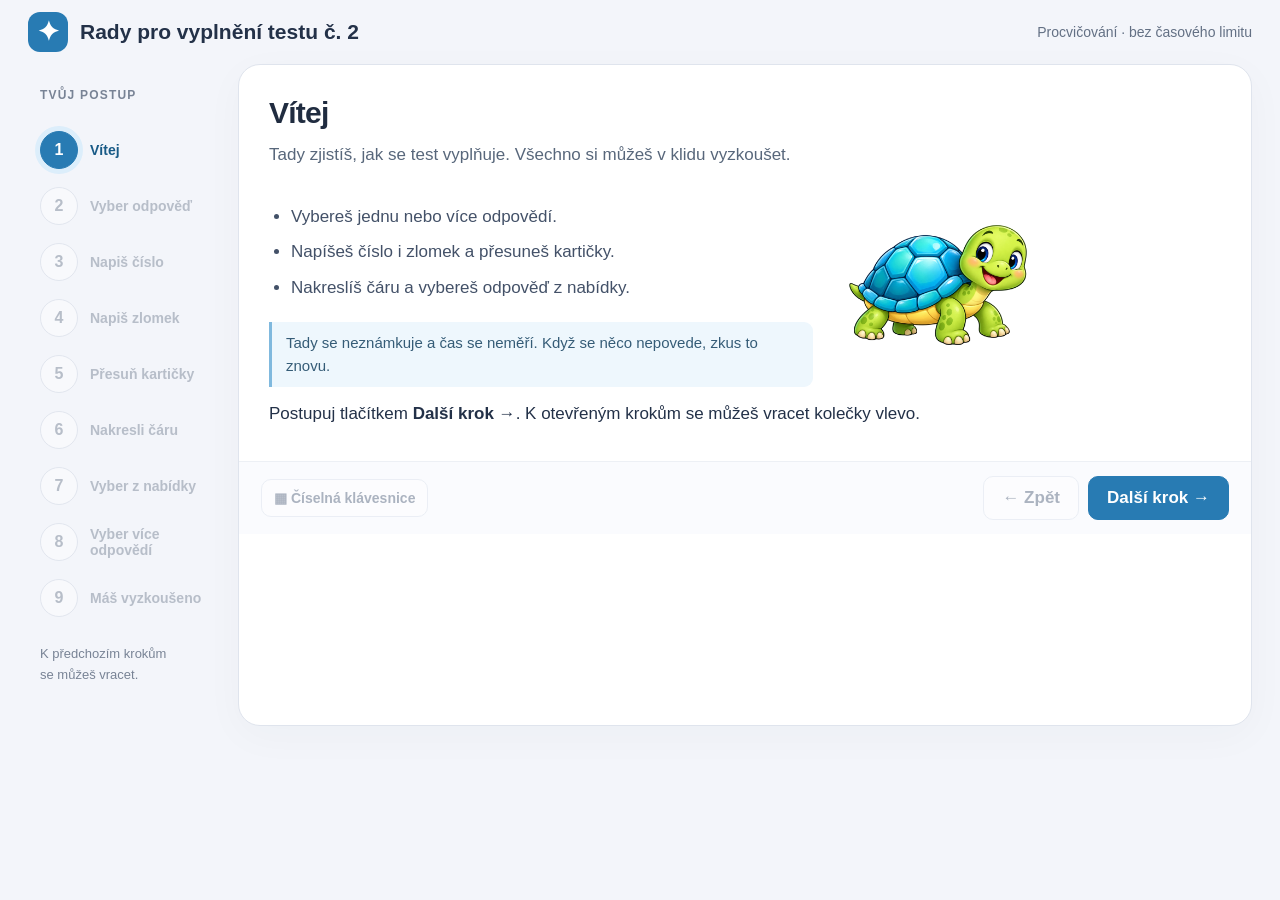
==== commit 989f1dce: "Povolit desetinná čísla také v tréninku Trénink používá stejná desetinná číselná pole a opravenou sp" ====
--- a/rady/index.html
+++ b/rady/index.html
@@ -5,4 +5,4 @@
 <div id="announcement" class="sr-only" role="status" aria-live="polite"></div>
 
 <section id="keypad" class="floating keypad" aria-label="Číselná klávesnice" hidden><div class="floating-head"><button class="drag-handle" id="pad-handle" aria-label="Přesunout klávesnici, lze také šipkami na klávesnici">✥ Číselná klávesnice</button><button id="pad-close" aria-label="Zavřít klávesnici">×</button></div><p id="pad-target">Vyber odpovědní pole.</p><div id="keys"></div><p class="pad-help"><span class="fraction-icon" aria-hidden="true"><span></span><i></i><span></span></span> Stejné tlačítko přepíná mezi zlomkem a běžným číslem. „Vymazat vše“ smaže celou odpověď.</p></section>
-<script src="../scoring.js?v=4"></script><script src="../interactions.js?v=4"></script><script src="../practice-animals.js?v=4"></script><script src="rady.js?v=4"></script><script src="../numeric-input.js?v=4"></script><script src="../keypad.js?v=4"></script><script src="../typography.js?v=4"></script><script src="scroll-cue.js?v=4"></script></body></html>
+<script src="../scoring.js?v=4"></script><script src="../interactions.js?v=4"></script><script src="../practice-animals.js?v=4"></script><script src="rady.js?v=6"></script><script src="../numeric-input.js?v=6"></script><script src="../keypad.js?v=6"></script><script src="../typography.js?v=4"></script><script src="scroll-cue.js?v=4"></script></body></html>
